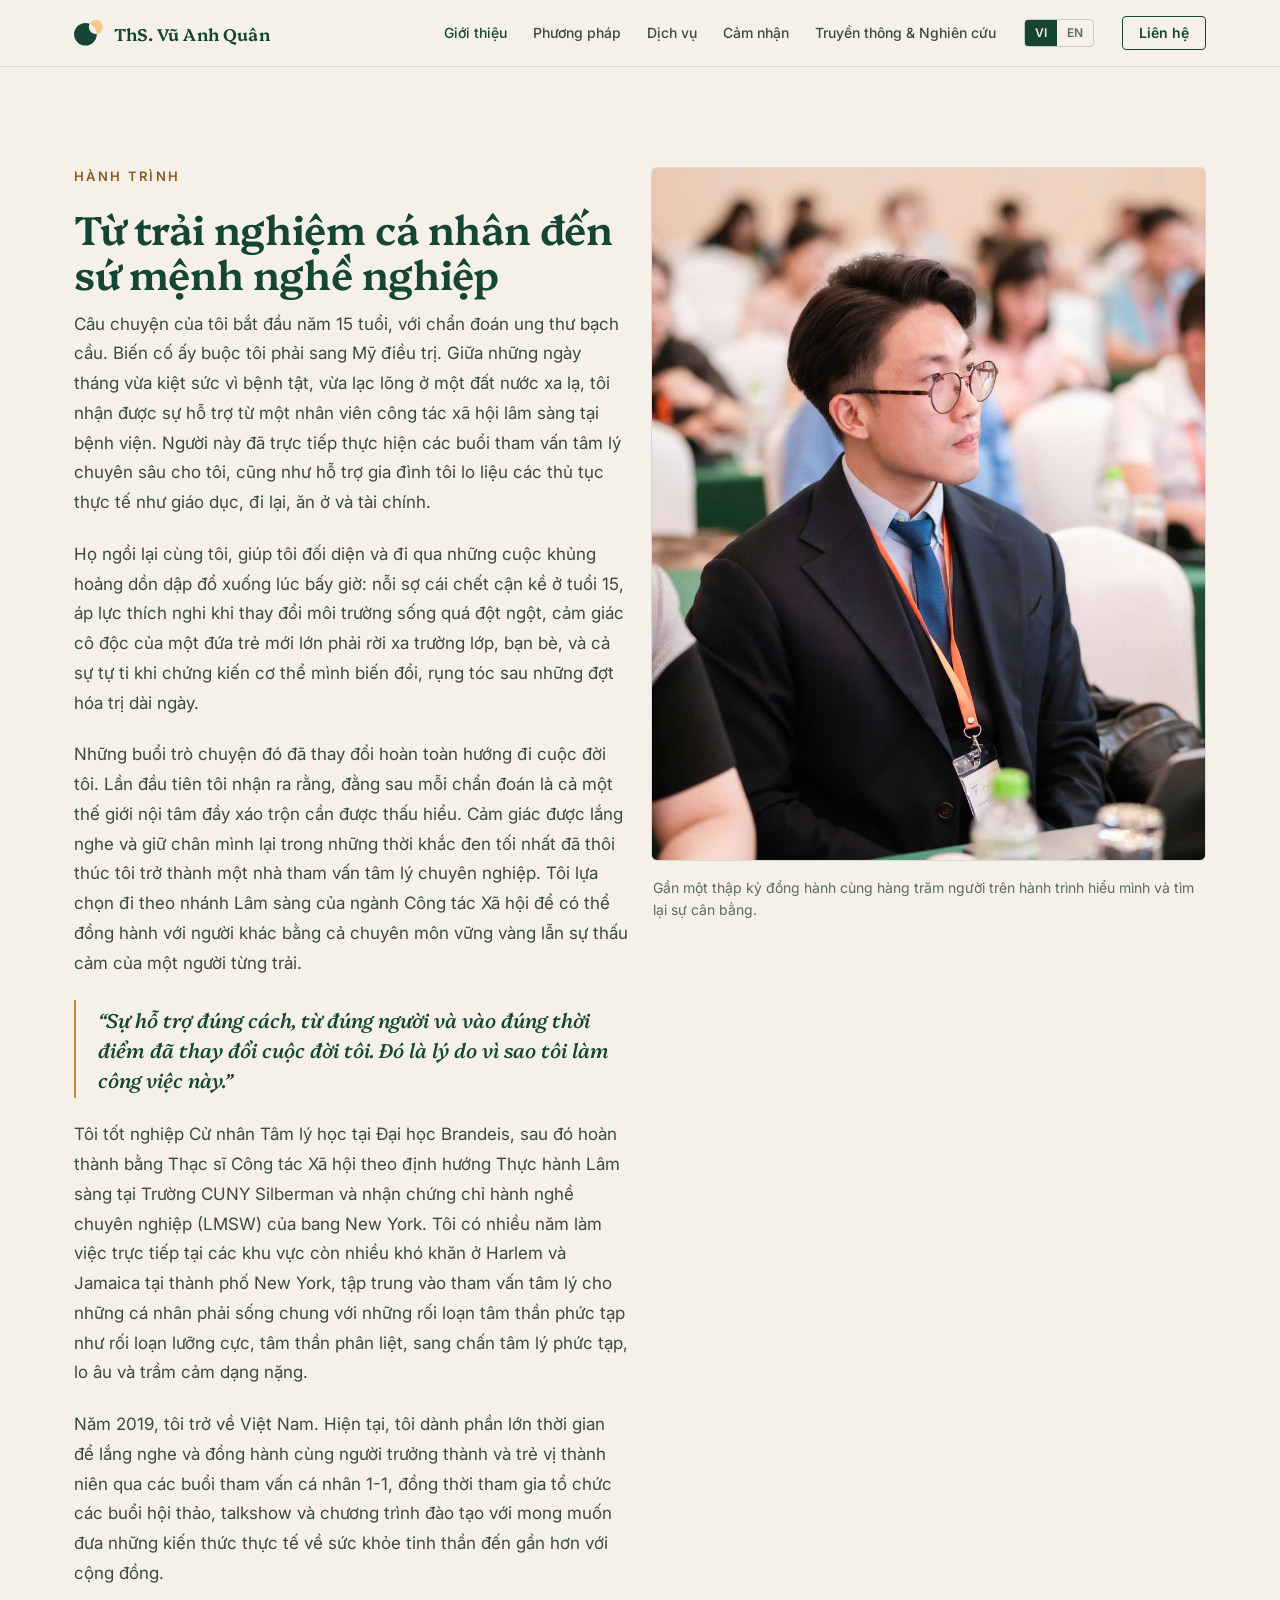
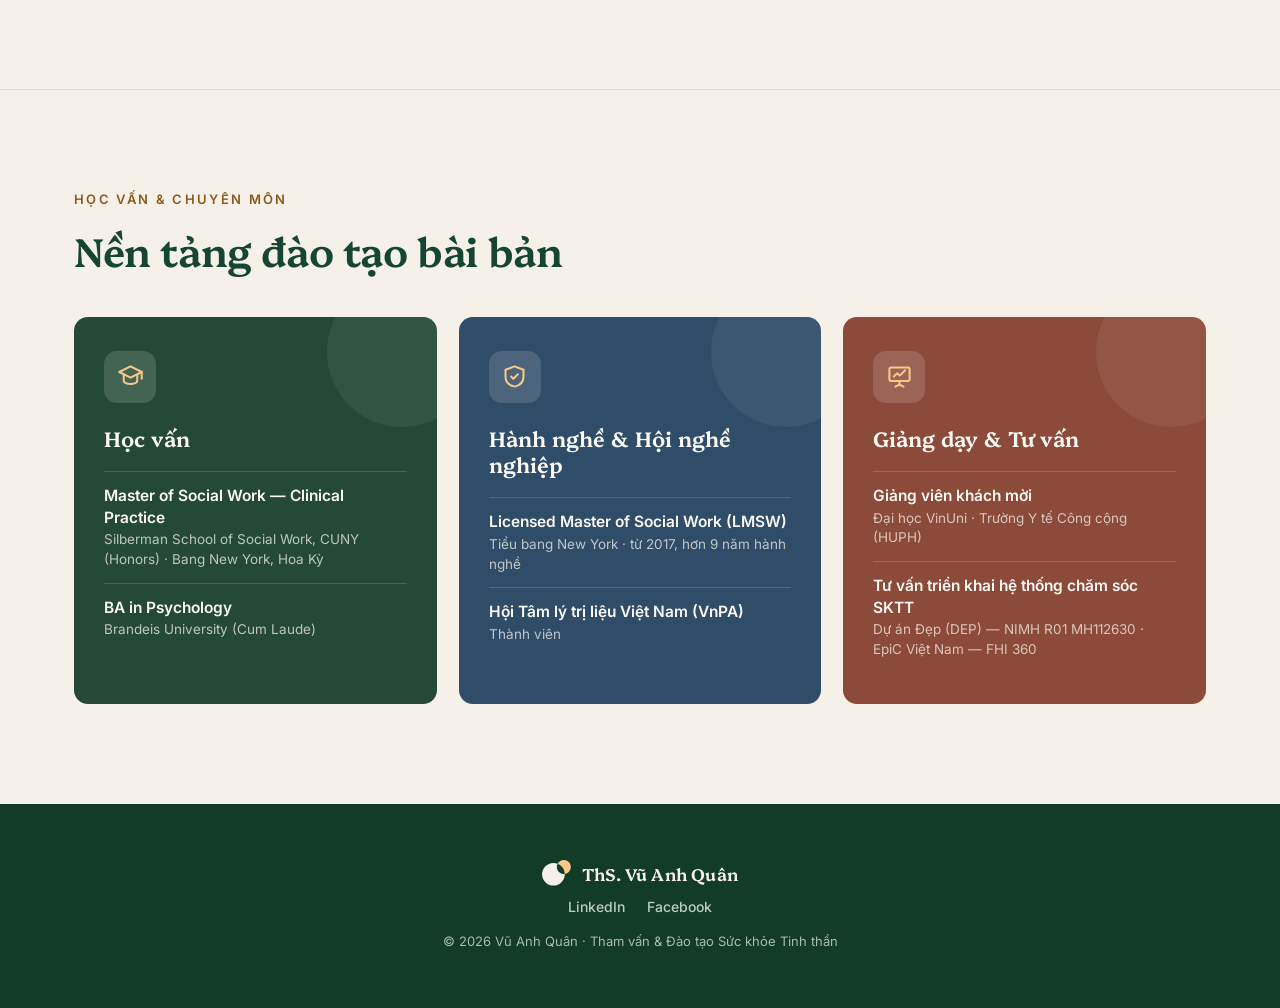
==== about.html @ 0b9e75fc "Reword: giảng viên thỉnh giảng → giảng viên khách mời (guest lecturer) Co-Authored-By: Claude Opus 4" ====
<!DOCTYPE html>
<html lang="vi">
<head>
<meta charset="UTF-8" />
<meta name="viewport" content="width=device-width, initial-scale=1.0" />
<title>Giới thiệu · ThS. Vũ Anh Quân</title>
<meta name="description" content="ThS. Vũ Anh Quân (Quan Anh Vu, MSW) — Nhà tham vấn tâm lý & chuyên gia đào tạo sức khỏe tinh thần. Tham vấn cá nhân, tư vấn triển khai chương trình, đào tạo & giảng dạy." />
<link rel="preconnect" href="https://fonts.googleapis.com" />
<link rel="preconnect" href="https://fonts.gstatic.com" crossorigin />
<link href="https://fonts.googleapis.com/css2?family=Cormorant+Garamond:ital,wght@0,400;0,500;0,600;1,400;1,500&family=Platypi:ital,wght@0,400;0,500;0,600;0,700;1,400;1,500;1,600;1,700&family=Inter:wght@400;500;600;700&display=swap" rel="stylesheet" />
<link rel="stylesheet" href="style.css" />
<script src="app.js" defer></script>
</head>
<body>
<header class="nav">
  <div class="nav-inner">
    <a href="index.html" class="brand" aria-label="ThS. Vũ Anh Quân">
      <svg class="mark" viewBox="0 0 61 55" aria-hidden="true"><path class="m1" d="M48.05,30.11c0,13.27-10.75,24.03-24.02,24.03S0,43.38,0,30.11,10.75,6.09,24.03,6.09c3.17,0,6.2.61,8.97,1.73-5.75,10.8,3.44,23.31,15.03,21.57,0,.24.01.49.01.73Z"/><path class="m2" d="M60.8,14.76c0,7.48-5.55,13.65-12.76,14.63-.29-9.78-6.42-18.1-15.03-21.57,2.48-4.65,7.39-7.82,13.03-7.82,8.16,0,14.77,6.61,14.77,14.76Z"/></svg>
      <span data-vi="ThS. Vũ Anh Quân" data-en="Quan Anh Vu, MSW">ThS. Vũ Anh Quân</span>
    </a>
    <nav class="nav-links" id="navLinks">
      <a href="about.html" class="active" aria-current="page" data-vi="Giới thiệu" data-en="About">Giới thiệu</a>
      <a href="approach.html" data-vi="Phương pháp" data-en="My Approach">Phương pháp</a>
      <a href="services.html" data-vi="Dịch vụ" data-en="Services">Dịch vụ</a>
      <a href="testimonials.html" data-vi="Cảm nhận" data-en="Testimonials">Cảm nhận</a>
      <a href="press.html" data-vi="Truyền thông &amp; Nghiên cứu" data-en="Press &amp; Research">Truyền thông &amp; Nghiên cứu</a>
      <a href="index.html#contact" class="mob-contact" data-vi="Liên hệ" data-en="Contact me">Liên hệ</a>
    </nav>
    <div class="lang" role="group" aria-label="Language">
      <button data-lang="vi" class="active">VI</button>
      <button data-lang="en">EN</button>
    </div>
    <a href="index.html#contact" class="nav-cta" data-vi="Liên hệ" data-en="Contact me">Liên hệ</a>
    <button class="nav-toggle" id="navToggle" aria-label="Menu"><span></span><span></span><span></span></button>
  </div>
</header>

<section class="sec story" id="story">
  <div class="story-grid wrap">
    <div>
      <p class="eyebrow" data-vi="Hành trình" data-en="The journey">Hành trình</p>
      <h2 class="h2" data-vi="Từ trải nghiệm cá nhân đến sứ mệnh nghề nghiệp" data-en="From personal experience to a professional calling">Từ trải nghiệm cá nhân đến sứ mệnh nghề nghiệp</h2>
      <p class="body" data-vi="Câu chuyện của tôi bắt đầu năm 15 tuổi, với chẩn đoán ung thư bạch cầu. Biến cố ấy buộc tôi phải sang Mỹ điều trị. Giữa những ngày tháng vừa kiệt sức vì bệnh tật, vừa lạc lõng ở một đất nước xa lạ, tôi nhận được sự hỗ trợ từ một nhân viên công tác xã hội lâm sàng tại bệnh viện. Người này đã trực tiếp thực hiện các buổi tham vấn tâm lý chuyên sâu cho tôi, cũng như hỗ trợ gia đình tôi lo liệu các thủ tục thực tế như giáo dục, đi lại, ăn ở và tài chính." data-en="My story began with a battle with leukemia at age 15. This major life turning point required me to travel to the United States for medical treatment. Amid the physical exhaustion of illness and the absolute disorientation of being in a foreign land, I received support from a hospital social worker. This worker provided psychological counseling for me, as well as helping my family manage the logistics of education, transportation, housing and finances.">Câu chuyện của tôi bắt đầu năm 15 tuổi, với chẩn đoán ung thư bạch cầu. Biến cố ấy buộc tôi phải sang Mỹ điều trị. Giữa những ngày tháng vừa kiệt sức vì bệnh tật, vừa lạc lõng ở một đất nước xa lạ, tôi nhận được sự hỗ trợ từ một nhân viên công tác xã hội lâm sàng tại bệnh viện. Người này đã trực tiếp thực hiện các buổi tham vấn tâm lý chuyên sâu cho tôi, cũng như hỗ trợ gia đình tôi lo liệu các thủ tục thực tế như giáo dục, đi lại, ăn ở và tài chính.</p>
      <p class="body" data-vi="Họ ngồi lại cùng tôi, giúp tôi đối diện và đi qua những cuộc khủng hoảng dồn dập đổ xuống lúc bấy giờ: nỗi sợ cái chết cận kề ở tuổi 15, áp lực thích nghi khi thay đổi môi trường sống quá đột ngột, cảm giác cô độc của một đứa trẻ mới lớn phải rời xa trường lớp, bạn bè, và cả sự tự ti khi chứng kiến cơ thể mình biến đổi, rụng tóc sau những đợt hóa trị dài ngày." data-en="They sat down with me, helping me face and navigate the compounding crises that overwhelmed me at the time: the fear of death at just 15, the pressure of adapting to a sudden change of environment, the isolation of a teenager forced away from school and friends, and the deep insecurity of watching my body change, losing all my hair after long rounds of chemotherapy.">Họ ngồi lại cùng tôi, giúp tôi đối diện và đi qua những cuộc khủng hoảng dồn dập đổ xuống lúc bấy giờ: nỗi sợ cái chết cận kề ở tuổi 15, áp lực thích nghi khi thay đổi môi trường sống quá đột ngột, cảm giác cô độc của một đứa trẻ mới lớn phải rời xa trường lớp, bạn bè, và cả sự tự ti khi chứng kiến cơ thể mình biến đổi, rụng tóc sau những đợt hóa trị dài ngày.</p>
      <p class="body" data-vi="Những buổi trò chuyện đó đã thay đổi hoàn toàn hướng đi cuộc đời tôi. Lần đầu tiên tôi nhận ra rằng, đằng sau mỗi chẩn đoán là cả một thế giới nội tâm đầy xáo trộn cần được thấu hiểu. Cảm giác được lắng nghe và giữ chân mình lại trong những thời khắc đen tối nhất đã thôi thúc tôi trở thành một nhà tham vấn tâm lý chuyên nghiệp. Tôi lựa chọn đi theo nhánh Lâm sàng của ngành Công tác Xã hội để có thể đồng hành với người khác bằng cả chuyên môn vững vàng lẫn sự thấu cảm của một người từng trải." data-en="Those conversations completely changed the trajectory of my life. For the first time, I realized that behind every medical diagnosis lies a turbulent inner world in need of understanding. Feeling heard and grounded during my darkest hours inspired me to become a professional counselor. I chose the Clinical branch of Social Work so that I could walk alongside others with both rigorous professional expertise and the authentic empathy of someone who has lived through it.">Những buổi trò chuyện đó đã thay đổi hoàn toàn hướng đi cuộc đời tôi. Lần đầu tiên tôi nhận ra rằng, đằng sau mỗi chẩn đoán là cả một thế giới nội tâm đầy xáo trộn cần được thấu hiểu. Cảm giác được lắng nghe và giữ chân mình lại trong những thời khắc đen tối nhất đã thôi thúc tôi trở thành một nhà tham vấn tâm lý chuyên nghiệp. Tôi lựa chọn đi theo nhánh Lâm sàng của ngành Công tác Xã hội để có thể đồng hành với người khác bằng cả chuyên môn vững vàng lẫn sự thấu cảm của một người từng trải.</p>
      <blockquote class="pull" data-vi="“Sự hỗ trợ đúng cách, từ đúng người và vào đúng thời điểm đã thay đổi cuộc đời tôi. Đó là lý do vì sao tôi làm công việc này.”" data-en="“The right support, from the right person, at the right time changed my life. That's why I do this work.”">“Sự hỗ trợ đúng cách, từ đúng người và vào đúng thời điểm đã thay đổi cuộc đời tôi. Đó là lý do vì sao tôi làm công việc này.”</blockquote>
      <p class="body" data-vi="Tôi tốt nghiệp Cử nhân Tâm lý học tại Đại học Brandeis, sau đó hoàn thành bằng Thạc sĩ Công tác Xã hội theo định hướng Thực hành Lâm sàng tại Trường CUNY Silberman và nhận chứng chỉ hành nghề chuyên nghiệp (LMSW) của bang New York. Tôi có nhiều năm làm việc trực tiếp tại các khu vực còn nhiều khó khăn ở Harlem và Jamaica tại thành phố New York, tập trung vào tham vấn tâm lý cho những cá nhân phải sống chung với những rối loạn tâm thần phức tạp như rối loạn lưỡng cực, tâm thần phân liệt, sang chấn tâm lý phức tạp, lo âu và trầm cảm dạng nặng." data-en="I earned my BA in Psychology from Brandeis University, followed by a Master of Social Work with a clinical focus from the CUNY Silberman School of Social Work, and became a Licensed Master Social Worker (LMSW) in New York State. I spent years working directly in high-needs communities across Harlem and Jamaica, specializing in psychological counseling for individuals living with severe mental illnesses like bipolar disorder, schizophrenia, complex trauma, severe anxiety and depression.">Tôi tốt nghiệp Cử nhân Tâm lý học tại Đại học Brandeis, sau đó hoàn thành bằng Thạc sĩ Công tác Xã hội theo định hướng Thực hành Lâm sàng tại Trường CUNY Silberman và nhận chứng chỉ hành nghề chuyên nghiệp (LMSW) của bang New York. Tôi có nhiều năm làm việc trực tiếp tại các khu vực còn nhiều khó khăn ở Harlem và Jamaica tại thành phố New York, tập trung vào tham vấn tâm lý cho những cá nhân phải sống chung với những rối loạn tâm thần phức tạp như rối loạn lưỡng cực, tâm thần phân liệt, sang chấn tâm lý phức tạp, lo âu và trầm cảm dạng nặng.</p>
      <p class="body" style="margin-bottom:0" data-vi="Năm 2019, tôi trở về Việt Nam. Hiện tại, tôi dành phần lớn thời gian để lắng nghe và đồng hành cùng người trưởng thành và trẻ vị thành niên qua các buổi tham vấn cá nhân 1-1, đồng thời tham gia tổ chức các buổi hội thảo, talkshow và chương trình đào tạo với mong muốn đưa những kiến thức thực tế về sức khỏe tinh thần đến gần hơn với cộng đồng." data-en="In 2019, I returned home to Vietnam. Today, I devote most of my time to listening to and walking alongside adults and adolescents through private 1-on-1 counseling, while also organizing workshops, talks, and training programs to bring practical mental health knowledge closer to the community.">Năm 2019, tôi trở về Việt Nam. Hiện tại, tôi dành phần lớn thời gian để lắng nghe và đồng hành cùng người trưởng thành và trẻ vị thành niên qua các buổi tham vấn cá nhân 1-1, đồng thời tham gia tổ chức các buổi hội thảo, talkshow và chương trình đào tạo với mong muốn đưa những kiến thức thực tế về sức khỏe tinh thần đến gần hơn với cộng đồng.</p>
    </div>
    <div>
      <div class="portrait"><img src="[data-uri]" alt="ThS. Vũ Anh Quân" loading="lazy" /></div>
      <p class="pcap" data-vi="Gần một thập kỷ đồng hành cùng hàng trăm người trên hành trình hiểu mình và tìm lại sự cân bằng." data-en="Nearly a decade alongside hundreds of people on the path to understanding themselves and finding balance again.">Gần một thập kỷ đồng hành cùng hàng trăm người trên hành trình hiểu mình và tìm lại sự cân bằng.</p>
    </div>
  </div>
</section>

<section class="sec" style="border-top:1px solid var(--line-soft)">
  <div class="wrap">
    <p class="eyebrow" data-vi="Học vấn & Chuyên môn" data-en="Education & Credentials">Học vấn & Chuyên môn</p>
    <h2 class="h2" style="margin-bottom:44px" data-vi="Nền tảng đào tạo bài bản" data-en="A rigorous foundation">Nền tảng đào tạo bài bản</h2>
    <div class="credblk">
      <div class="cb" style="background:#244A37">
        <div class="ic"><svg viewBox="0 0 24 24"><path d="M12 3 2 8l10 5 10-5-10-5Z"/><path d="M6 10.5V16c0 1.4 2.7 2.6 6 2.6s6-1.2 6-2.6v-5.5"/><path d="M22 8v6"/></svg></div>
        <h3 data-vi="Học vấn" data-en="Education">Học vấn</h3>
        <div class="row"><span class="ck">Master of Social Work — Clinical Practice</span><span class="cv" data-vi="Silberman School of Social Work, CUNY (Honors) · Bang New York, Hoa Kỳ" data-en="Silberman School of Social Work, CUNY (Honors) · New York, USA">Silberman School of Social Work, CUNY (Honors) · Bang New York, Hoa Kỳ</span></div>
        <div class="row"><span class="ck">BA in Psychology</span><span class="cv">Brandeis University (Cum Laude)</span></div>
      </div>
      <div class="cb" style="background:#2F4C68">
        <div class="ic"><svg viewBox="0 0 24 24"><path d="M12 3 4 6v6c0 5 3.5 8 8 9 4.5-1 8-4 8-9V6l-8-3Z"/><path d="m9 12 2 2 4-4"/></svg></div>
        <h3 data-vi="Hành nghề & Hội nghề nghiệp" data-en="License & Membership">Hành nghề & Hội nghề nghiệp</h3>
        <div class="row"><span class="ck">Licensed Master of Social Work (LMSW)</span><span class="cv" data-vi="Tiểu bang New York · từ 2017, hơn 9 năm hành nghề" data-en="State of New York · since 2017, 9+ years">Tiểu bang New York · từ 2017, hơn 9 năm hành nghề</span></div>
        <div class="row"><span class="ck" data-vi="Hội Tâm lý trị liệu Việt Nam (VnPA)" data-en="Vietnam Psychotherapy Association (VnPA)">Hội Tâm lý trị liệu Việt Nam (VnPA)</span><span class="cv" data-vi="Thành viên" data-en="Member">Thành viên</span></div>
      </div>
      <div class="cb" style="background:#8B4A3A">
        <div class="ic"><svg viewBox="0 0 24 24"><rect x="3" y="4" width="18" height="12" rx="1.5"/><path d="M7 12l3-3 2.2 2.2L17 6.5"/><path d="M12 16v3.5M8.5 21l3.5-2 3.5 2"/></svg></div>
        <h3 data-vi="Giảng dạy & Tư vấn" data-en="Teaching & Consulting">Giảng dạy & Tư vấn</h3>
        <div class="row"><span class="ck" data-vi="Giảng viên khách mời" data-en="Guest Lecturer">Giảng viên khách mời</span><span class="cv" data-vi="Đại học VinUni · Trường Y tế Công cộng (HUPH)" data-en="VinUni · Hanoi University of Public Health (HUPH)">Đại học VinUni · Trường Y tế Công cộng (HUPH)</span></div>
        <div class="row"><span class="ck" data-vi="Tư vấn triển khai hệ thống chăm sóc SKTT" data-en="Mental-health systems implementation consulting">Tư vấn triển khai hệ thống chăm sóc SKTT</span><span class="cv" data-vi="Dự án Đẹp (DEP) — NIMH R01 MH112630 · EpiC Việt Nam — FHI 360" data-en="DEP Project — NIMH R01 MH112630 · EpiC Vietnam — FHI 360">Dự án Đẹp (DEP) — NIMH R01 MH112630 · EpiC Việt Nam — FHI 360</span></div>
      </div>
    </div>
  </div>
</section>

<footer class="ft">
  <div class="brand" style="display:flex;align-items:center;gap:11px">
    <svg class="mark" viewBox="0 0 61 55" aria-hidden="true"><path class="m1" d="M48.05,30.11c0,13.27-10.75,24.03-24.02,24.03S0,43.38,0,30.11,10.75,6.09,24.03,6.09c3.17,0,6.2.61,8.97,1.73-5.75,10.8,3.44,23.31,15.03,21.57,0,.24.01.49.01.73Z"/><path class="m2" d="M60.8,14.76c0,7.48-5.55,13.65-12.76,14.63-.29-9.78-6.42-18.1-15.03-21.57,2.48-4.65,7.39-7.82,13.03-7.82,8.16,0,14.77,6.61,14.77,14.76Z"/></svg>
    <span data-vi="ThS. Vũ Anh Quân" data-en="Quan Anh Vu, MSW">ThS. Vũ Anh Quân</span>
  </div>
  <div class="fsoc">
    <a href="https://www.linkedin.com/in/quandennisvu/" target="_blank" rel="noopener noreferrer">LinkedIn</a>
    <a href="https://www.facebook.com/quantamly92/" target="_blank" rel="noopener noreferrer">Facebook</a>
  </div>
  <p class="cp" data-vi="© 2026 Vũ Anh Quân · Tham vấn & Đào tạo Sức khỏe Tinh thần" data-en="© 2026 Quan Anh Vu · Mental Health Counseling & Training">© 2026 Vũ Anh Quân · Tham vấn & Đào tạo Sức khỏe Tinh thần</p>
</footer>
</body>
</html>
---- style.css ----
:root{
    --paper:#F5F1E8; --paper-alt:#EDE7DA; --card:#FBF9F3;
    --green-deep:#123B28; --green:#164633; --green-mid:#2E6A4C;
    --ink:#1E2A24; --ink-soft:#233029; --body:#3C4A42; --muted:#5C6B62;
    --gold:#C58A3A; --eyebrow:#8A5A1F; --gold-hero:#D9A24E; --gold-accent:#F0B860;
    --peach:#F6C98A;
    --line:rgba(16,66,46,.16); --line-soft:rgba(16,66,46,.12);
    --on-deep:#EAF1EB;
    --r:6px; --maxw:1180px;
  }
  *{box-sizing:border-box;margin:0;padding:0}
  html{scroll-behavior:smooth}
  body{font-family:Inter,-apple-system,BlinkMacSystemFont,'Segoe UI',sans-serif;background:var(--paper);color:var(--ink);
    line-height:1.6;-webkit-font-smoothing:antialiased}
  ::selection{background:var(--green);color:var(--paper)}
  a{color:inherit;text-decoration:none}
  img{display:block;max-width:100%}
  h1,h2,h3,h4,.serif{font-family:Platypi,Georgia,serif}
  .wrap{max-width:var(--maxw);margin:0 auto;padding:0 24px}
  .sec{padding:100px 0}
  .eyebrow{font:600 13px/1.5 Inter,sans-serif;letter-spacing:.18em;text-transform:uppercase;color:var(--eyebrow);margin:0 0 18px}
  .eyebrow.gold{color:var(--gold-hero)}
  .h2{font:600 40px/1.14 Platypi,Georgia,serif;color:var(--green);letter-spacing:-.01em;margin:0 0 14px}
  .h2.light{color:var(--paper)}
  .lead{font:400 17px/1.7 Inter,sans-serif;color:var(--muted);max-width:640px}
  .lead.on-deep{color:rgba(234,241,235,.72)}
  .bg-alt{background:var(--paper-alt);border-top:1px solid var(--line-soft);border-bottom:1px solid var(--line-soft)}
  .bg-deep{background:var(--green-deep);color:var(--on-deep)}
  .bg-green{background:var(--green);color:var(--paper)}

  /* NAV */
  header.nav{position:sticky;top:0;z-index:50;background:rgba(245,241,232,.86);backdrop-filter:blur(10px);
    border-bottom:1px solid rgba(16,66,46,.14)}
  .nav-inner{max-width:var(--maxw);margin:0 auto;padding:16px 24px;display:flex;align-items:center;gap:28px}
  .brand{display:flex;align-items:center;gap:11px;margin-right:auto}
  .brand .mark{width:29px;height:26px;flex:0 0 auto}
  .brand .mark .m1{fill:var(--green)}
  .brand .mark .m2{fill:var(--peach)}
  footer.ft .brand .mark .m1{fill:var(--paper)}
  .brand span{font:600 17px/1 Platypi,Georgia,serif;color:var(--green);letter-spacing:.01em}
  .nav-links{display:flex;gap:26px;align-items:center}
  .nav-links a{font:500 14px/1 Inter,sans-serif;color:var(--body);padding:9px 12px;margin:-9px -12px;border-radius:6px;transition:color .18s,background .18s}
  .nav-links a:hover{color:var(--green);background:rgba(22,70,51,.08)}
  .nav-links .mob-contact{display:none}
  .lang{display:flex;flex:0 0 auto;border:1px solid rgba(16,66,46,.2);border-radius:4px;overflow:hidden;font:600 12px/1 Inter,sans-serif}
  .lang button{border:0;background:transparent;cursor:pointer;padding:7px 10px;color:var(--muted);font:inherit}
  .lang button.active{background:var(--green);color:var(--paper)}
  .nav-cta{font:600 14px/1 Inter,sans-serif;color:var(--green);border:1px solid var(--green);padding:9px 16px;border-radius:4px;transition:background .18s,color .18s}
  .nav-cta:hover{background:var(--green);color:var(--paper)}
  .nav-toggle{display:none;background:none;border:0;cursor:pointer;padding:6px}
  .nav-toggle span{display:block;width:24px;height:2px;background:var(--green);margin:5px 0;border-radius:2px}

  /* HERO */
  .hero{position:relative;overflow:hidden;background:var(--green-deep);color:var(--on-deep)}
  .hero .orb1{position:absolute;right:-160px;bottom:-220px;width:620px;height:620px;border-radius:50%;
    background:radial-gradient(circle at 40% 40%,rgba(246,201,138,.55),rgba(246,201,138,0) 68%);pointer-events:none}
  .hero .orb2{position:absolute;left:-140px;top:-160px;width:420px;height:420px;border-radius:50%;
    background:radial-gradient(circle at 50% 50%,rgba(120,180,150,.22),rgba(120,180,150,0) 70%);pointer-events:none}
  .hero .inner{position:relative;max-width:var(--maxw);margin:0 auto;padding:104px 24px 92px}
  .hero .eyebrow{color:var(--gold-hero);margin-bottom:22px;max-width:640px}
  .hero-quote{position:relative;font-family:'Cormorant Garamond',Georgia,serif;font-weight:500;
    font-size:clamp(1.55rem,2.9vw,2.1rem);line-height:1.34;color:#E6D6A0;max-width:660px;margin:2px 0 30px;padding-top:52px}
  .hero-quote::before{content:"\201C";position:absolute;top:8px;left:-2px;font-family:'Cormorant Garamond',Georgia,serif;
    font-weight:600;font-size:74px;line-height:1;color:rgba(176,201,184,.32)}
  .hero h1{font:600 62px/1.08 Platypi,Georgia,serif;letter-spacing:-.015em;margin:0 0 26px;max-width:900px;color:var(--paper)}
  .hero h1 .accent{color:var(--gold-accent)}
  .hero .tag{font:400 18px/1.7 Inter,sans-serif;color:rgba(234,241,235,.82);margin:0 0 36px;max-width:620px}
  .cta-row{display:flex;gap:14px;flex-wrap:wrap}
  .btn{font:600 15px/1 Inter,sans-serif;padding:15px 28px;border-radius:999px;display:inline-block;transition:opacity .18s}
  .btn:hover{opacity:.9}
  .btn-primary{background:var(--gold-accent);color:var(--green-deep)}
  .btn-ghost{color:var(--paper);border:1px solid rgba(245,241,232,.4)}
  .hero-cred{font:400 14px/1.6 Inter,sans-serif;color:rgba(234,241,235,.6);margin:34px 0 0;max-width:680px}

  /* STAT BAND */
  .stat-grid{max-width:var(--maxw);margin:0 auto;padding:52px 24px;display:grid;grid-template-columns:repeat(4,1fr)}
  .stat{padding:6px 28px;border-right:1px solid rgba(245,241,232,.16)}
  .stat:last-child{border-right:0}
  .stat .num{font:600 52px/1 Platypi,Georgia,serif;color:var(--gold-accent)}
  .stat .num sup{font-size:30px;vertical-align:baseline;line-height:1}
  .stat .lbl{font:400 14px/1.5 Inter,sans-serif;color:rgba(245,241,232,.78);margin-top:12px}

  /* STORY */
  .story-grid{max-width:var(--maxw);margin:0 auto;display:grid;grid-template-columns:1.05fr .95fr;gap:64px;align-items:start}
  .story p.body{font:400 17px/1.75 Inter,sans-serif;color:var(--body);margin:0 0 22px}
  .story .pull{margin:0 0 22px;padding:4px 0 4px 22px;border-left:2px solid var(--gold);
    font:italic 500 20px/1.5 Platypi,Georgia,serif;color:var(--green)}
  .story .portrait{aspect-ratio:4/5;border:1px solid var(--line);border-radius:var(--r);overflow:hidden;background:var(--card)}
  .story .portrait img{width:100%;height:100%;object-fit:cover}
  .story .pcap{font:400 14px/1.6 Inter,sans-serif;color:var(--muted);margin:16px 2px 0}

  /* APPROACH */
  .appr-grid{max-width:var(--maxw);margin:0 auto;display:grid;grid-template-columns:1fr 1fr;gap:64px;align-items:center}
  .appr-head{max-width:none}
  .appr-head .lead{max-width:none}
  .appr-head .h2{max-width:860px}
  .diagram-center{display:flex;justify-content:center;margin:48px 0 4px}
  .diagram-wrap{display:flex;justify-content:center}
  .diagram{position:relative;width:460px;height:460px;border-radius:50%;background:#E7F0EA;border:1px solid rgba(16,66,46,.10)}
  .diagram .rl{position:absolute;left:50%;transform:translateX(-50%);white-space:nowrap;font:700 15px/1 Inter,sans-serif;color:#1E4635}
  .ring{position:absolute;left:50%;top:50%;transform:translate(-50%,-50%);border-radius:50%;border:3px solid #fff}
  .r5>.rl{top:28px}
  .r4{width:376px;height:376px;background:#D3E4DA}
  .r4>.rl{top:24px}
  .r3{width:292px;height:292px;background:#B7D5C4}
  .r3>.rl{top:22px;color:#17402F}
  .r2{width:208px;height:208px;background:#8FBFA6}
  .r2>.rl{top:16px;color:#123B28}
  .r1{width:140px;height:140px;background:#1E4E3A;border:4px solid #fff;display:flex;flex-direction:column;align-items:center;justify-content:center;gap:3px}
  .r1 .person{width:38px;height:38px;flex:0 0 auto}
  .r1 .rl-c{color:#fff;font:700 15px/1 Inter,sans-serif}
  .mod-intro{font:400 15px/1.6 Inter,sans-serif;color:var(--body);margin:24px 0 0}
  .modality{display:flex;flex-wrap:wrap;gap:8px;margin-top:14px}
  /* Approach: philosophy pillars + modalities (click-to-expand) */
  .appr-sub{font:italic 500 21px/1.32 Platypi,Georgia,serif;color:var(--gold);margin:54px 0 20px;max-width:820px}
  .acc-grid{display:grid;gap:14px}
  .acc-2col{grid-template-columns:1fr 1fr}
  .acc-4col{grid-template-columns:repeat(4,1fr);align-items:start;margin-top:16px}
  .acc-item{background:var(--card);border:1px solid var(--line);border-radius:var(--r)}
  .acc-item.open{border-color:rgba(197,138,58,.5)}
  .acc-head{width:100%;display:flex;align-items:center;gap:14px;text-align:left;background:none;border:0;cursor:pointer;padding:20px 22px;font:inherit}
  .acc-no{flex:0 0 auto;font:600 13px/1 Platypi,Georgia,serif;color:var(--gold)}
  .acc-t{flex:1;font:600 16px/1.36 Platypi,Georgia,serif;color:var(--green)}
  .acc-ic{flex:0 0 auto;width:16px;height:16px;position:relative}
  .acc-ic::before,.acc-ic::after{content:"";position:absolute;background:var(--gold);border-radius:2px}
  .acc-ic::before{top:7px;left:1px;width:14px;height:2px}
  .acc-ic::after{top:1px;left:7px;width:2px;height:14px;transition:transform .28s ease}
  .acc-item.open .acc-ic::after{transform:scaleY(0)}
  .acc-body{max-height:0;overflow:hidden;transition:max-height .32s ease}
  .acc-item.open .acc-body{max-height:520px}
  .acc-body p{padding:0 22px 20px;font:400 14.5px/1.66 Inter,sans-serif;color:var(--body);margin:0}
  @media(max-width:860px){.acc-4col{grid-template-columns:1fr 1fr}}
  @media(max-width:680px){.acc-2col,.acc-4col{grid-template-columns:1fr}.appr-sub{font-size:18px;margin-top:40px}}
  .modality span{font:500 13px/1 Inter,sans-serif;color:var(--green);border:1px solid rgba(16,66,46,.2);padding:8px 14px;border-radius:3px}

  /* SERVICES */
  .cols3{display:grid;grid-template-columns:repeat(3,1fr);gap:24px}
  .card{border:1px solid var(--line);border-radius:var(--r);padding:32px;background:var(--card)}
  .card .no{font:600 14px/1 Platypi,Georgia,serif;color:var(--gold);margin-bottom:22px}
  .card h3{font:600 22px/1.3 Platypi,Georgia,serif;color:var(--green);margin:0 0 14px}
  .card p{font:400 15px/1.65 Inter,sans-serif;color:var(--body);margin:0 0 20px}
  .card ul{list-style:none;padding:18px 0 0;border-top:1px solid var(--line-soft)}
  .card ul li{font:400 14px/1.5 Inter,sans-serif;color:var(--muted);padding:5px 0}

  /* PILLARS */
  .pillars{display:grid;grid-template-columns:repeat(5,1fr);gap:16px}
  .pillar{background:var(--card);border-radius:var(--r);overflow:hidden;display:flex;flex-direction:column}
  .pillar .band{padding:20px 18px 18px;color:#fff}
  .pillar .band .no{font:700 13px/1 Inter,sans-serif;color:rgba(255,255,255,.62);margin-bottom:12px}
  .pillar .band h3{font:600 19px/1.25 Platypi,Georgia,serif;color:#fff;margin:0;min-height:2.5em}
  .pillar ul{list-style:none;padding:18px;flex:1}
  .pillar ul li{font:400 14px/1.5 Inter,sans-serif;color:var(--body);padding:5px 0;border-bottom:1px solid rgba(16,66,46,.09)}
  .pillar ul li:last-child{border-bottom:0}

  /* PROGRAMS */
  .prog-sub{font:italic 500 20px/1.3 Platypi,Georgia,serif;color:var(--gold);margin:0 0 20px}
  .prog-cards{display:grid;grid-template-columns:repeat(3,1fr);gap:20px;margin-bottom:56px}
  .prog-card{border:1px solid var(--line);border-radius:var(--r);padding:26px;background:var(--card)}
  .prog-card .tag{font:600 11px/1 Inter,sans-serif;letter-spacing:.1em;text-transform:uppercase;color:var(--eyebrow)}
  .prog-card h4{font:600 19px/1.32 Platypi,Georgia,serif;color:var(--green);margin:14px 0 12px}
  .prog-card p{font:400 14px/1.6 Inter,sans-serif;color:var(--muted);margin:0}
  .event-list{border-top:1px solid var(--line)}
  .event{display:flex;gap:28px;align-items:baseline;padding:20px 4px;border-bottom:1px solid var(--line-soft);flex-wrap:wrap}
  .event .yr{font:600 15px/1 Platypi,Georgia,serif;color:var(--gold);min-width:52px}
  .event .ti{font:500 18px/1.4 Platypi,Georgia,serif;color:var(--green)}
  .event .org{font:400 13px/1.4 Inter,sans-serif;color:var(--muted);margin-left:auto;white-space:nowrap;letter-spacing:.02em}
  @media(max-width:680px){.event .org{margin-left:80px;white-space:normal}}

  /* GALLERY */
  .gal-grid{display:grid;grid-template-columns:repeat(3,1fr);gap:16px}
  .gal figure{margin:0}
  .gal .ph{aspect-ratio:3/2;border:1px solid var(--line);border-radius:5px;overflow:hidden;background:var(--card)}
  .gal .ph img{width:100%;height:100%;object-fit:cover}
  .gal figcaption{font:500 14px/1.45 Inter,sans-serif;color:#2E3A33;margin:12px 2px 2px}
  .gal .org{font:400 13px/1.4 Inter,sans-serif;color:var(--muted);margin:0 2px}

  /* TESTIMONIALS */
  .tgrid{display:grid;grid-template-columns:1fr 1fr;gap:20px}
  .tcard{position:relative;margin:0;border:1px solid var(--line);border-radius:var(--r);padding:28px 30px 30px;background:var(--card)}
  .tcard::before{content:"\201C";position:absolute;top:12px;left:28px;font:italic 700 54px/1 Platypi,Georgia,serif;color:rgba(22,70,51,.16)}
  .tcard p{position:relative;font:italic 400 19px/1.55 Platypi,Georgia,serif;color:var(--ink-soft);margin:28px 0 18px}
  .tcard footer{font:600 13px/1.4 Inter,sans-serif;color:var(--eyebrow);letter-spacing:.02em}
  .t-note{font:400 13.5px/1.5 Inter,sans-serif;color:var(--muted);margin:0 0 26px;max-width:640px}
  .story-grid{display:grid;grid-template-columns:1fr 1fr;gap:22px}
  .story-card{position:relative;background:var(--card);border:1px solid var(--line);border-radius:var(--r);padding:30px 30px 28px;display:flex;flex-direction:column}
  .story-card .who{font:600 16px/1.3 Platypi,Georgia,serif;color:var(--green)}
  .story-card .ctx{display:block;font:400 13px/1.45 Inter,sans-serif;color:var(--muted);margin-top:4px}
  .story-card .reflection{position:relative;font:italic 400 18px/1.6 Platypi,Georgia,serif;color:var(--ink-soft);margin:18px 0 0;padding-top:28px}
  .story-card .reflection::before{content:"\201C";position:absolute;top:0;left:-2px;font:italic 700 50px/1 Platypi,Georgia,serif;color:rgba(22,70,51,.16)}
  .story-card.wide{grid-column:1/-1}
  .story-card.wide .reflection{max-width:82ch;font-size:19px}
  .advice-grid{display:grid;grid-template-columns:1fr 1fr;gap:22px}
  .advice-card{position:relative;background:var(--card);border:1px solid var(--line);border-radius:var(--r);padding:28px 30px 30px;display:flex;flex-direction:column}
  .advice-card::before{content:"\201C";position:absolute;top:12px;left:28px;font:italic 700 54px/1 Platypi,Georgia,serif;color:rgba(22,70,51,.16)}
  .advice-card p{position:relative;font:italic 400 19px/1.55 Platypi,Georgia,serif;color:var(--ink-soft);margin:28px 0 18px}
  .advice-card footer{margin-top:auto;font:600 13px/1.4 Inter,sans-serif;color:var(--eyebrow);letter-spacing:.02em}

  /* MEDIA */
  .media-grid{display:grid;grid-template-columns:1fr 1fr;gap:20px;margin-bottom:44px}
  .yt-card{border:1px solid rgba(245,241,232,.18);border-radius:var(--r);overflow:hidden}
  .yt-facade{position:relative;display:block;width:100%;aspect-ratio:16/9;border:0;padding:0;margin:0;cursor:pointer;background:#0d2c1e;overflow:hidden}
  .yt-facade img{width:100%;height:100%;object-fit:cover}
  .yt-play{position:absolute;inset:0;display:flex;align-items:center;justify-content:center}
  .yt-play span{width:56px;height:56px;border-radius:50%;border:1.5px solid rgba(245,241,232,.85);display:flex;align-items:center;justify-content:center;color:#F5F1E8;font-size:20px;background:rgba(18,59,40,.35)}
  .yt-card iframe{display:block;width:100%;aspect-ratio:16/9;border:0}
  .yt-meta{padding:20px}
  .yt-meta .ti{font:600 16px/1.4 Platypi,Georgia,serif;color:var(--paper)}
  .yt-meta .src{font:400 13px/1.4 Inter,sans-serif;color:rgba(234,241,235,.6);margin-top:6px}
  .yt-meta .watch{display:inline-block;margin-top:8px;font:600 13px/1 Inter,sans-serif;color:var(--gold-hero)}
  .vov-list{border-top:1px solid rgba(245,241,232,.16)}
  .vov{display:flex;gap:20px;align-items:baseline;padding:16px 2px;border-bottom:1px solid rgba(245,241,232,.12);transition:background .15s}
  .vov:hover{background:rgba(245,241,232,.04)}
  .vov .out{font:600 12px/1 Inter,sans-serif;letter-spacing:.08em;color:var(--gold-hero);min-width:130px}
  .vov .ti{font:500 16px/1.45 Inter,sans-serif;color:var(--on-deep)}
  .vov .dt{font:400 13px/1 Inter,sans-serif;color:rgba(234,241,235,.55);margin-left:auto;white-space:nowrap}
  .media-more{margin-top:28px}
  .media-more a{font:600 14px/1 Inter,sans-serif;color:var(--gold-hero);border:1px solid rgba(245,241,232,.28);padding:11px 20px;border-radius:4px;display:inline-block}

  /* CREDENTIALS + PUBLICATIONS */
  .cred{border-top:2px solid var(--green);padding-top:22px}
  .cred h3{font:600 18px/1.3 Platypi,Georgia,serif;color:var(--green);margin:0 0 16px}
  .cred .k{font:600 15px/1.5 Inter,sans-serif;color:var(--ink-soft);margin:0 0 4px}
  .cred .v{font:400 14px/1.55 Inter,sans-serif;color:var(--muted);margin:0 0 16px}
  .cred .v:last-child{margin-bottom:0}
  /* matte credential blocks */
  .credblk{display:grid;grid-template-columns:repeat(3,1fr);gap:22px}
  .cb{border-radius:14px;padding:34px 30px 32px;position:relative;overflow:hidden;min-height:268px;display:flex;flex-direction:column}
  .cb::after{content:"";position:absolute;right:-40px;top:-40px;width:150px;height:150px;border-radius:50%;background:rgba(255,255,255,.06)}
  .cb .ic{width:52px;height:52px;border-radius:13px;background:rgba(255,255,255,.14);display:flex;align-items:center;justify-content:center;margin-bottom:22px}
  .cb .ic svg{width:27px;height:27px;stroke:var(--peach);fill:none;stroke-width:1.8;stroke-linecap:round;stroke-linejoin:round}
  .cb h3{font:600 21px/1.25 Platypi,Georgia,serif;color:#FBF9F4;margin:0 0 20px}
  .cb .row{padding:13px 0;border-top:1px solid rgba(245,241,232,.16)}
  .cb .row:first-of-type{border-top:0;padding-top:0}
  .cb .ck{font:600 15.5px/1.4 Inter,sans-serif;color:#FBF9F4;display:block;margin:0}
  .cb .cv{font:400 13.5px/1.45 Inter,sans-serif;color:rgba(245,241,232,.74);display:block;margin:2px 0 0}
  .pub-sub{font:600 15px/1.3 Platypi,Georgia,serif;color:var(--green);border-top:2px solid var(--green);padding-top:18px;margin:0 0 14px}
  .pub-list{list-style:none;max-width:960px}
  .pub-list li{font:400 14.5px/1.6 Inter,sans-serif;color:var(--body);padding:9px 0;border-bottom:1px solid var(--line-soft)}
  .pub-list li:last-child{border-bottom:0}
  .pub-list b{color:var(--green)}
  .pub-list i{color:var(--muted)}
  .pub-list a{color:var(--green);font-weight:600;border-bottom:1px solid rgba(22,70,51,.35)}

  /* CONTACT */
  .contact-inner{max-width:1000px;margin:0 auto;text-align:center}
  .contact h2{font:600 44px/1.12 Platypi,Georgia,serif;color:var(--green);letter-spacing:-.015em;margin:0 0 16px}
  .contact .lead{margin:0 auto 48px}
  .ccards{display:grid;grid-template-columns:1fr 1fr;gap:20px;text-align:left;align-items:start}
  .ccard{border:1px solid var(--line);border-radius:var(--r);padding:32px;background:var(--card);display:flex;flex-direction:column}
  .ccard .tag{font:600 12px/1 Inter,sans-serif;letter-spacing:.1em;text-transform:uppercase;color:var(--eyebrow);margin:0 0 14px}
  .ccard h3{font:600 22px/1.3 Platypi,Georgia,serif;color:var(--green);margin:0 0 12px}
  .ccard p{font:400 15px/1.6 Inter,sans-serif;color:var(--muted);margin:0 0 24px}
  .ccard .grow{flex:1}
  .btn-mail{display:inline-block;font:600 15px/1 Inter,sans-serif;background:var(--green);color:var(--paper);padding:14px 24px;border-radius:5px;transition:background .18s;align-self:flex-start}
  .zalo-qr{margin:2px 0 20px}
  .zalo-qr img{display:block;width:150px;height:150px;border:1px solid var(--line);border-radius:8px}
  .zalo-qr .cap{margin-top:8px;font:400 12px/1.4 Inter,sans-serif;color:var(--muted)}
  .privacy-note{display:flex;gap:9px;align-items:flex-start;margin-top:16px;padding-top:14px;border-top:1px solid var(--line-soft);font:400 12.5px/1.5 Inter,sans-serif;color:var(--muted)}
  .privacy-note svg{width:15px;height:15px;flex:0 0 auto;margin-top:2px;stroke:var(--gold);fill:none;stroke-width:1.8;stroke-linecap:round;stroke-linejoin:round}
  .privacy-note b{color:var(--green);font-weight:600}
  .btn-mail:hover{background:var(--green-deep)}

  /* FOOTER */
  footer.ft{background:var(--green-deep);color:rgba(234,241,235,.7);padding:56px 24px;text-align:center}
  footer.ft .brand{justify-content:center;margin:0 0 14px}
  footer.ft .brand span{color:var(--paper)}
  footer.ft .fsoc{display:flex;gap:22px;justify-content:center;margin-bottom:18px;font:500 14px/1 Inter,sans-serif}
  footer.ft .fsoc a{color:rgba(234,241,235,.8)}
  footer.ft .fsoc a:hover{color:var(--paper)}
  footer.ft .cp{font:400 13px/1.5 Inter,sans-serif;margin:0}

  /* RESPONSIVE */
  @media(max-width:980px){
    .sec{padding:80px 0}
    .hero h1{font-size:48px}
    .story-grid,.appr-grid{grid-template-columns:1fr;gap:40px}
    .story .portrait{order:-1;max-width:420px}
    .cols3,.credblk{grid-template-columns:1fr 1fr}
    .pillars{grid-template-columns:repeat(2,1fr)}
    .prog-cards{grid-template-columns:1fr 1fr}
    .stat-grid{grid-template-columns:repeat(2,1fr);gap:24px 0}
    .stat{border-bottom:1px solid rgba(245,241,232,.16)}
    .stat:nth-child(2){border-right:0}
    .media-grid,.tgrid,.ccards,.story-grid,.advice-grid{grid-template-columns:1fr}
    .story-card.wide .reflection{max-width:none;font-size:18px}
    .cred-grid{grid-template-columns:1fr;gap:32px}
  }
  @media(max-width:680px){
    .sec{padding:64px 0}
    .hero h1{font-size:38px}
    .contact h2{font-size:34px}
    .nav-links{position:absolute;top:64px;left:0;right:0;background:var(--paper);flex-direction:column;
      align-items:flex-start;gap:0;padding:8px 24px 18px;border-bottom:1px solid var(--line);display:none}
    .nav-links.open{display:flex}
    .nav-links a{padding:11px 0;margin:0;width:100%;border-radius:0}
    .nav-toggle{display:block}
    .nav-cta{display:none}
    .nav-links .mob-contact{display:block}
    .cols3,.credblk,.pillars,.prog-cards,.gal-grid{grid-template-columns:1fr}
    .gal-grid{grid-template-columns:1fr 1fr}
    .stat-grid{grid-template-columns:1fr}
    .stat{border-right:0}
    .diagram{width:300px;height:300px}
    .r4{width:245px;height:245px}.r3{width:190px;height:190px}.r2{width:135px;height:135px}.r1{width:96px;height:96px}
    .diagram .rl{font-size:12px}
    .r5>.rl{top:12px}.r4>.rl{top:10px}.r3>.rl{top:9px}.r2>.rl{top:8px}
    .r1 .person{width:28px;height:28px}
  }

/* ===== multi-page: nav dropdowns, active state, home summaries ===== */
.nav-drop{position:relative;display:flex;align-items:center}
.nav-drop>.subm{position:absolute;top:100%;left:0;margin-top:8px;background:var(--paper);border:1px solid var(--line);border-radius:8px;padding:6px 0;min-width:150px;box-shadow:0 12px 30px rgba(16,66,46,.13);display:none;flex-direction:column;z-index:80}
.nav-drop:hover>.subm{display:flex}
.subm a{padding:9px 18px;white-space:nowrap;font:500 13.5px/1.2 Inter,sans-serif;color:var(--body)}
.subm a:hover{color:var(--green);background:rgba(22,70,51,.08)}
.nav-links a.active{color:var(--green)}
.home-sums{display:flex;flex-direction:column}
.hsum{max-width:860px;padding:48px 0;border-top:1px solid var(--line)}
.hsum:first-child{border-top:0;padding-top:4px}
.hsum .h2{margin:8px 0 16px}
.hsum .lead{color:var(--body);margin:0}
.hsum .more{display:inline-block;margin-top:22px;font:600 15px/1 Inter,sans-serif;color:var(--green-mid);border-bottom:2px solid var(--peach);padding-bottom:4px;transition:color .18s}
.hsum .more:hover{color:var(--gold)}
@media(max-width:680px){
  .nav-drop{flex-direction:column;align-items:flex-start;width:100%}
  .nav-drop>.subm{position:static;display:flex;box-shadow:none;border:0;background:none;padding:2px 0 6px 14px;margin:0;min-width:0}
  .subm a{padding:8px 0}
  .hsum{padding:36px 0}
}


/* ===== homepage v2: alternating split sections ===== */
.split{display:grid;grid-template-columns:1.05fr .95fr;background:var(--paper);align-items:stretch}
.split-copy{display:flex;flex-direction:column;justify-content:center;padding:110px 72px 110px max(72px,calc((100vw - var(--maxw))/2 + 24px))}
.split-copy .h2{margin:0 0 16px}
.split .body{font:400 17px/1.75 Inter,sans-serif;color:var(--body);max-width:560px;margin:0 0 18px}
.pull{max-width:560px;margin:0 0 22px;padding:4px 0 4px 22px;border-left:2px solid var(--gold);font:italic 500 20px/1.5 Platypi,Georgia,serif;color:var(--green);text-wrap:pretty}
.split-copy .pull{margin:6px 0 0}
.split .more,.story-band .more{display:inline-block;align-self:flex-start;margin-top:26px;font:600 15px/1 Inter,sans-serif;color:var(--green-mid);border-bottom:2px solid var(--peach);padding-bottom:4px;transition:color .18s}
.split .more:hover,.story-band .more:hover{color:var(--gold)}
.split-panel{margin:28px 28px 28px 0;border-radius:28px;min-height:584px}
.split-panel.deep{background:var(--green-deep);display:flex;flex-direction:column;align-items:center;justify-content:center;gap:28px;padding:64px 40px}
.split-panel.photo{position:relative;overflow:hidden}
.split-panel.photo img{position:absolute;inset:0;width:100%;height:100%;object-fit:cover;object-position:65% 30%}

/* person-in-environment (dark) */
.pie{position:relative;width:460px;height:460px;max-width:100%;flex:0 0 auto}
.pie .pc{position:absolute;border-radius:50%;background:rgba(245,241,232,.05)}
.pc5{inset:0;border:1px solid rgba(245,241,232,.22)}
.pc4,.pc3,.pc2,.pc1{left:50%;top:50%;transform:translate(-50%,-50%)}
.pc4{width:83.5%;height:83.5%;border:1px solid rgba(245,241,232,.26)}
.pc3{width:62.6%;height:62.6%;background:rgba(245,241,232,.06);border:1px solid rgba(245,241,232,.3)}
.pc2{width:42.6%;height:42.6%;background:rgba(245,241,232,.07);border:1px solid rgba(245,241,232,.34)}
.pie .pc1{width:24.3%;height:24.3%;background:var(--gold-accent);display:flex;flex-direction:column;align-items:center;justify-content:center;gap:4px}
.pie .pl{position:absolute;left:50%;transform:translateX(-50%);white-space:nowrap;font:600 14px/1 Inter,sans-serif;color:rgba(245,241,232,.88)}
.pc5>.pl{top:22px}.pc4>.pl{top:20px}.pc3>.pl{top:18px}.pc2>.pl{top:15px}
.pperson{width:30px;height:30px;fill:var(--green-deep)}
.plc{font:700 13px/1 Inter,sans-serif;color:var(--green-deep)}
.pie-cap{font:400 14px/1.6 Inter,sans-serif;color:rgba(234,241,235,.6);text-align:center;margin:0;max-width:400px}

/* story band */
.story-band{position:relative;background:var(--paper-alt);color:var(--ink);overflow:hidden;border-top:1px solid var(--line-soft);border-bottom:1px solid var(--line-soft)}
.story-band .band-mark{position:absolute;right:-130px;top:50%;transform:translateY(-46%) rotate(-8deg);width:520px;height:470px;opacity:.18}
.story-band .inner{position:relative;max-width:var(--maxw);margin:0 auto;padding:110px 24px}
.story-band .copy{display:flex;flex-direction:column;max-width:960px}
.story-band .copy .h2{margin:0 0 22px}
.story-band .body{font:400 17px/1.75 Inter,sans-serif;color:var(--body);margin:0 0 18px}
.story-band .body:last-of-type{margin-bottom:0}

/* services numbered list */
.svc-list{display:flex;flex-direction:column;max-width:560px;margin-top:10px}
.svc{display:flex;gap:18px;align-items:baseline;padding:16px 0;border-top:1px solid var(--line)}
.svc:last-child{border-bottom:1px solid var(--line)}
.svc .no{font:600 14px/1 Platypi,Georgia,serif;color:var(--gold);flex:0 0 24px}
.svc p{font:400 15.5px/1.6 Inter,sans-serif;color:var(--body);margin:0}
.svc b{font-weight:600;color:var(--green)}

@media(max-width:980px){
  .split{grid-template-columns:1fr}
  .split-copy{padding:80px 24px 40px}
  .split-panel{margin:0 24px 64px;min-height:0}
  .split-panel.photo{min-height:420px}
  .split-panel.deep{padding:48px 24px}
  .story-band .band-mark{width:340px;height:307px;right:-110px;top:auto;bottom:-60px;transform:rotate(-8deg)}
  .pie{width:380px;height:380px}
}
@media(max-width:680px){
  .pie{width:300px;height:300px}
  .pie .pl{font-size:12px}
  .pc5>.pl{top:12px}.pc4>.pl{top:11px}.pc3>.pl{top:10px}.pc2>.pl{top:8px}
  .pperson{width:22px;height:22px}
}

/* Bilingual service note (homepage summary) + tagline (services page) */
.svc-bi{display:flex;gap:11px;align-items:center;align-self:flex-start;max-width:560px;margin-top:26px;padding-top:16px;border-top:1px solid var(--line-soft)}
.svc-bi svg{width:19px;height:19px;flex:0 0 auto;stroke:var(--gold);fill:none;stroke-width:1.6;stroke-linecap:round;stroke-linejoin:round}
.svc-bi p{font:400 13.5px/1.55 Inter,sans-serif;color:var(--muted);margin:0}
.svc-bi b{color:var(--green);font-weight:600}
.svc-bi-sub{font:italic 500 16.5px/1.4 Platypi,Georgia,serif;color:var(--gold);margin:12px 0 18px;max-width:none;white-space:nowrap}
@media(max-width:860px){.svc-bi-sub{white-space:normal}}
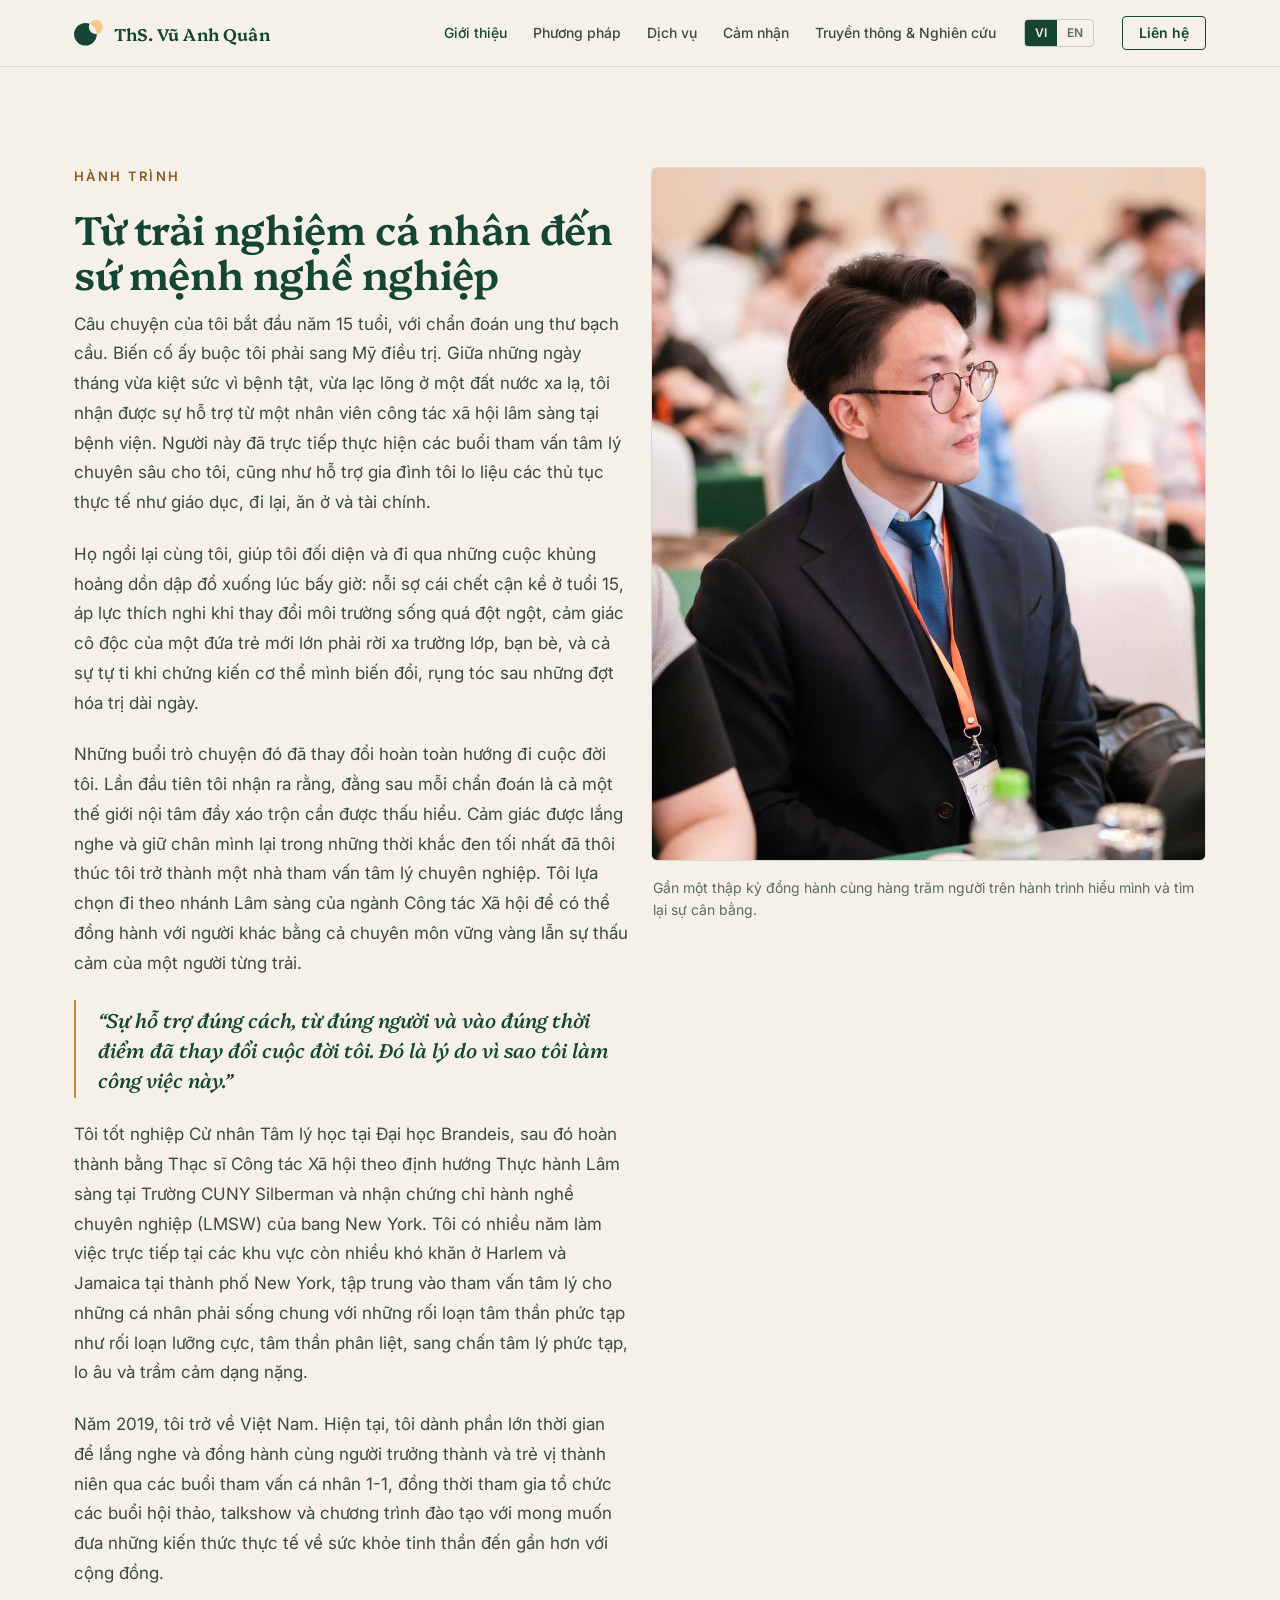
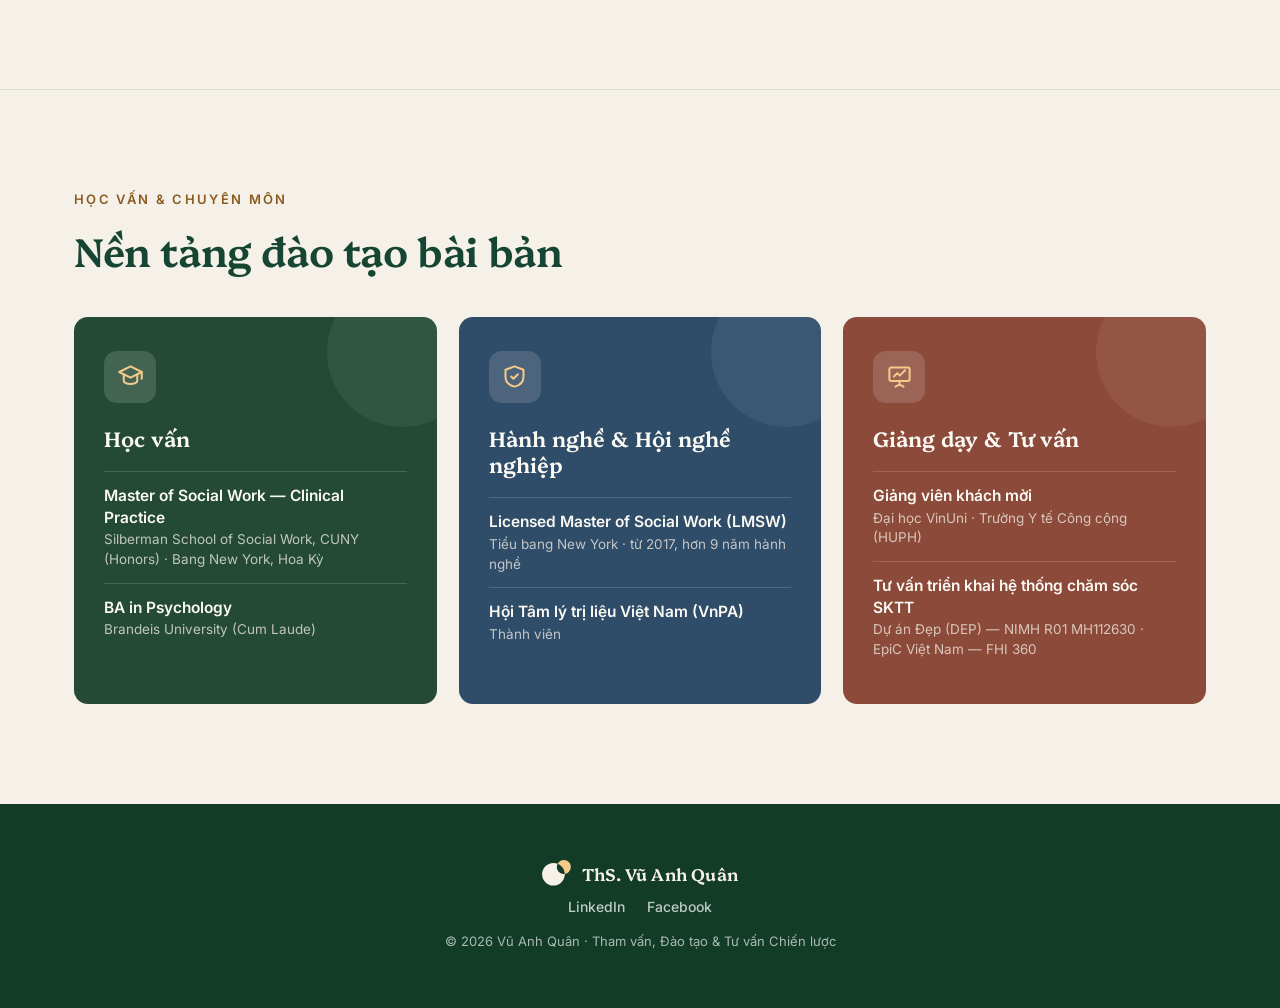
==== commit ef807fca: "Contact: replace cards with centered pill row; update footer tagline - Drop the Zalo QR code and the" ====
--- a/about.html
+++ b/about.html
@@ -90,7 +90,7 @@
     <a href="https://www.linkedin.com/in/quandennisvu/" target="_blank" rel="noopener noreferrer">LinkedIn</a>
     <a href="https://www.facebook.com/quantamly92/" target="_blank" rel="noopener noreferrer">Facebook</a>
   </div>
-  <p class="cp" data-vi="© 2026 Vũ Anh Quân · Tham vấn & Đào tạo Sức khỏe Tinh thần" data-en="© 2026 Quan Anh Vu · Mental Health Counseling & Training">© 2026 Vũ Anh Quân · Tham vấn & Đào tạo Sức khỏe Tinh thần</p>
+  <p class="cp" data-vi="© 2026 Vũ Anh Quân · Tham vấn, Đào tạo & Tư vấn Chiến lược" data-en="© 2026 Quan Anh Vu · Counseling, Training & Strategic Consulting">© 2026 Vũ Anh Quân · Tham vấn, Đào tạo & Tư vấn Chiến lược</p>
 </footer>
 </body>
 </html>
--- a/style.css
+++ b/style.css
@@ -25,6 +25,7 @@
   .h2.light{color:var(--paper)}
   .lead{font:400 17px/1.7 Inter,sans-serif;color:var(--muted);max-width:640px}
   .lead.on-deep{color:rgba(234,241,235,.72)}
+  .lead.full{max-width:none}
   .bg-alt{background:var(--paper-alt);border-top:1px solid var(--line-soft);border-bottom:1px solid var(--line-soft)}
   .bg-deep{background:var(--green-deep);color:var(--on-deep)}
   .bg-green{background:var(--green);color:var(--paper)}
@@ -114,7 +115,7 @@
   .modality{display:flex;flex-wrap:wrap;gap:8px;margin-top:14px}
   /* Approach: philosophy pillars + modalities (click-to-expand) */
   .appr-sub{font:italic 500 21px/1.32 Platypi,Georgia,serif;color:var(--gold);margin:54px 0 20px;max-width:820px}
-  .acc-grid{display:grid;gap:14px}
+  .acc-grid{display:grid;gap:14px;align-items:start}
   .acc-2col{grid-template-columns:1fr 1fr}
   .acc-4col{grid-template-columns:repeat(4,1fr);align-items:start;margin-top:16px}
   .acc-item{background:var(--card);border:1px solid var(--line);border-radius:var(--r)}
@@ -181,7 +182,7 @@
   .tcard::before{content:"\201C";position:absolute;top:12px;left:28px;font:italic 700 54px/1 Platypi,Georgia,serif;color:rgba(22,70,51,.16)}
   .tcard p{position:relative;font:italic 400 19px/1.55 Platypi,Georgia,serif;color:var(--ink-soft);margin:28px 0 18px}
   .tcard footer{font:600 13px/1.4 Inter,sans-serif;color:var(--eyebrow);letter-spacing:.02em}
-  .t-note{font:400 13.5px/1.5 Inter,sans-serif;color:var(--muted);margin:0 0 26px;max-width:640px}
+  .t-note{font:400 17px/1.7 Inter,sans-serif;color:var(--muted);margin:0 0 26px;max-width:640px}
   .story-grid{display:grid;grid-template-columns:1fr 1fr;gap:22px}
   .story-card{position:relative;background:var(--card);border:1px solid var(--line);border-radius:var(--r);padding:30px 30px 28px;display:flex;flex-direction:column}
   .story-card .who{font:600 16px/1.3 Platypi,Georgia,serif;color:var(--green)}
@@ -214,7 +215,7 @@
   .vov .out{font:600 12px/1 Inter,sans-serif;letter-spacing:.08em;color:var(--gold-hero);min-width:130px}
   .vov .ti{font:500 16px/1.45 Inter,sans-serif;color:var(--on-deep)}
   .vov .dt{font:400 13px/1 Inter,sans-serif;color:rgba(234,241,235,.55);margin-left:auto;white-space:nowrap}
-  .media-more{margin-top:28px}
+  .media-more{margin-top:28px;margin-bottom:44px}
   .media-more a{font:600 14px/1 Inter,sans-serif;color:var(--gold-hero);border:1px solid rgba(245,241,232,.28);padding:11px 20px;border-radius:4px;display:inline-block}
 
   /* CREDENTIALS + PUBLICATIONS */
@@ -243,23 +244,17 @@
   .pub-list a{color:var(--green);font-weight:600;border-bottom:1px solid rgba(22,70,51,.35)}
 
   /* CONTACT */
+  .contact{padding:68px 0}
   .contact-inner{max-width:1000px;margin:0 auto;text-align:center}
-  .contact h2{font:600 44px/1.12 Platypi,Georgia,serif;color:var(--green);letter-spacing:-.015em;margin:0 0 16px}
-  .contact .lead{margin:0 auto 48px}
-  .ccards{display:grid;grid-template-columns:1fr 1fr;gap:20px;text-align:left;align-items:start}
-  .ccard{border:1px solid var(--line);border-radius:var(--r);padding:32px;background:var(--card);display:flex;flex-direction:column}
-  .ccard .tag{font:600 12px/1 Inter,sans-serif;letter-spacing:.1em;text-transform:uppercase;color:var(--eyebrow);margin:0 0 14px}
-  .ccard h3{font:600 22px/1.3 Platypi,Georgia,serif;color:var(--green);margin:0 0 12px}
-  .ccard p{font:400 15px/1.6 Inter,sans-serif;color:var(--muted);margin:0 0 24px}
-  .ccard .grow{flex:1}
-  .btn-mail{display:inline-block;font:600 15px/1 Inter,sans-serif;background:var(--green);color:var(--paper);padding:14px 24px;border-radius:5px;transition:background .18s;align-self:flex-start}
-  .zalo-qr{margin:2px 0 20px}
-  .zalo-qr img{display:block;width:150px;height:150px;border:1px solid var(--line);border-radius:8px}
-  .zalo-qr .cap{margin-top:8px;font:400 12px/1.4 Inter,sans-serif;color:var(--muted)}
-  .privacy-note{display:flex;gap:9px;align-items:flex-start;margin-top:16px;padding-top:14px;border-top:1px solid var(--line-soft);font:400 12.5px/1.5 Inter,sans-serif;color:var(--muted)}
+  .contact h2{font:600 44px/1.12 Platypi,Georgia,serif;color:var(--paper);letter-spacing:-.015em;margin:0 0 16px}
+  .contact .lead{color:rgba(234,241,235,.72);margin:0 auto 44px}
+  .cta-row.center{justify-content:center}
+  .privacy-note{display:flex;gap:9px;align-items:flex-start;font:400 12.5px/1.5 Inter,sans-serif;color:var(--muted)}
   .privacy-note svg{width:15px;height:15px;flex:0 0 auto;margin-top:2px;stroke:var(--gold);fill:none;stroke-width:1.8;stroke-linecap:round;stroke-linejoin:round}
   .privacy-note b{color:var(--green);font-weight:600}
-  .btn-mail:hover{background:var(--green-deep)}
+  .privacy-note.center{justify-content:center;text-align:left;max-width:660px;margin:40px auto 0;
+    color:rgba(234,241,235,.55);padding-top:20px;border-top:1px solid rgba(245,241,232,.14)}
+  .privacy-note.center b{color:var(--gold-hero)}
 
   /* FOOTER */
   footer.ft{background:var(--green-deep);color:rgba(234,241,235,.7);padding:56px 24px;text-align:center}
@@ -282,7 +277,7 @@
     .stat-grid{grid-template-columns:repeat(2,1fr);gap:24px 0}
     .stat{border-bottom:1px solid rgba(245,241,232,.16)}
     .stat:nth-child(2){border-right:0}
-    .media-grid,.tgrid,.ccards,.story-grid,.advice-grid{grid-template-columns:1fr}
+    .media-grid,.tgrid,.story-grid,.advice-grid{grid-template-columns:1fr}
     .story-card.wide .reflection{max-width:none;font-size:18px}
     .cred-grid{grid-template-columns:1fr;gap:32px}
   }
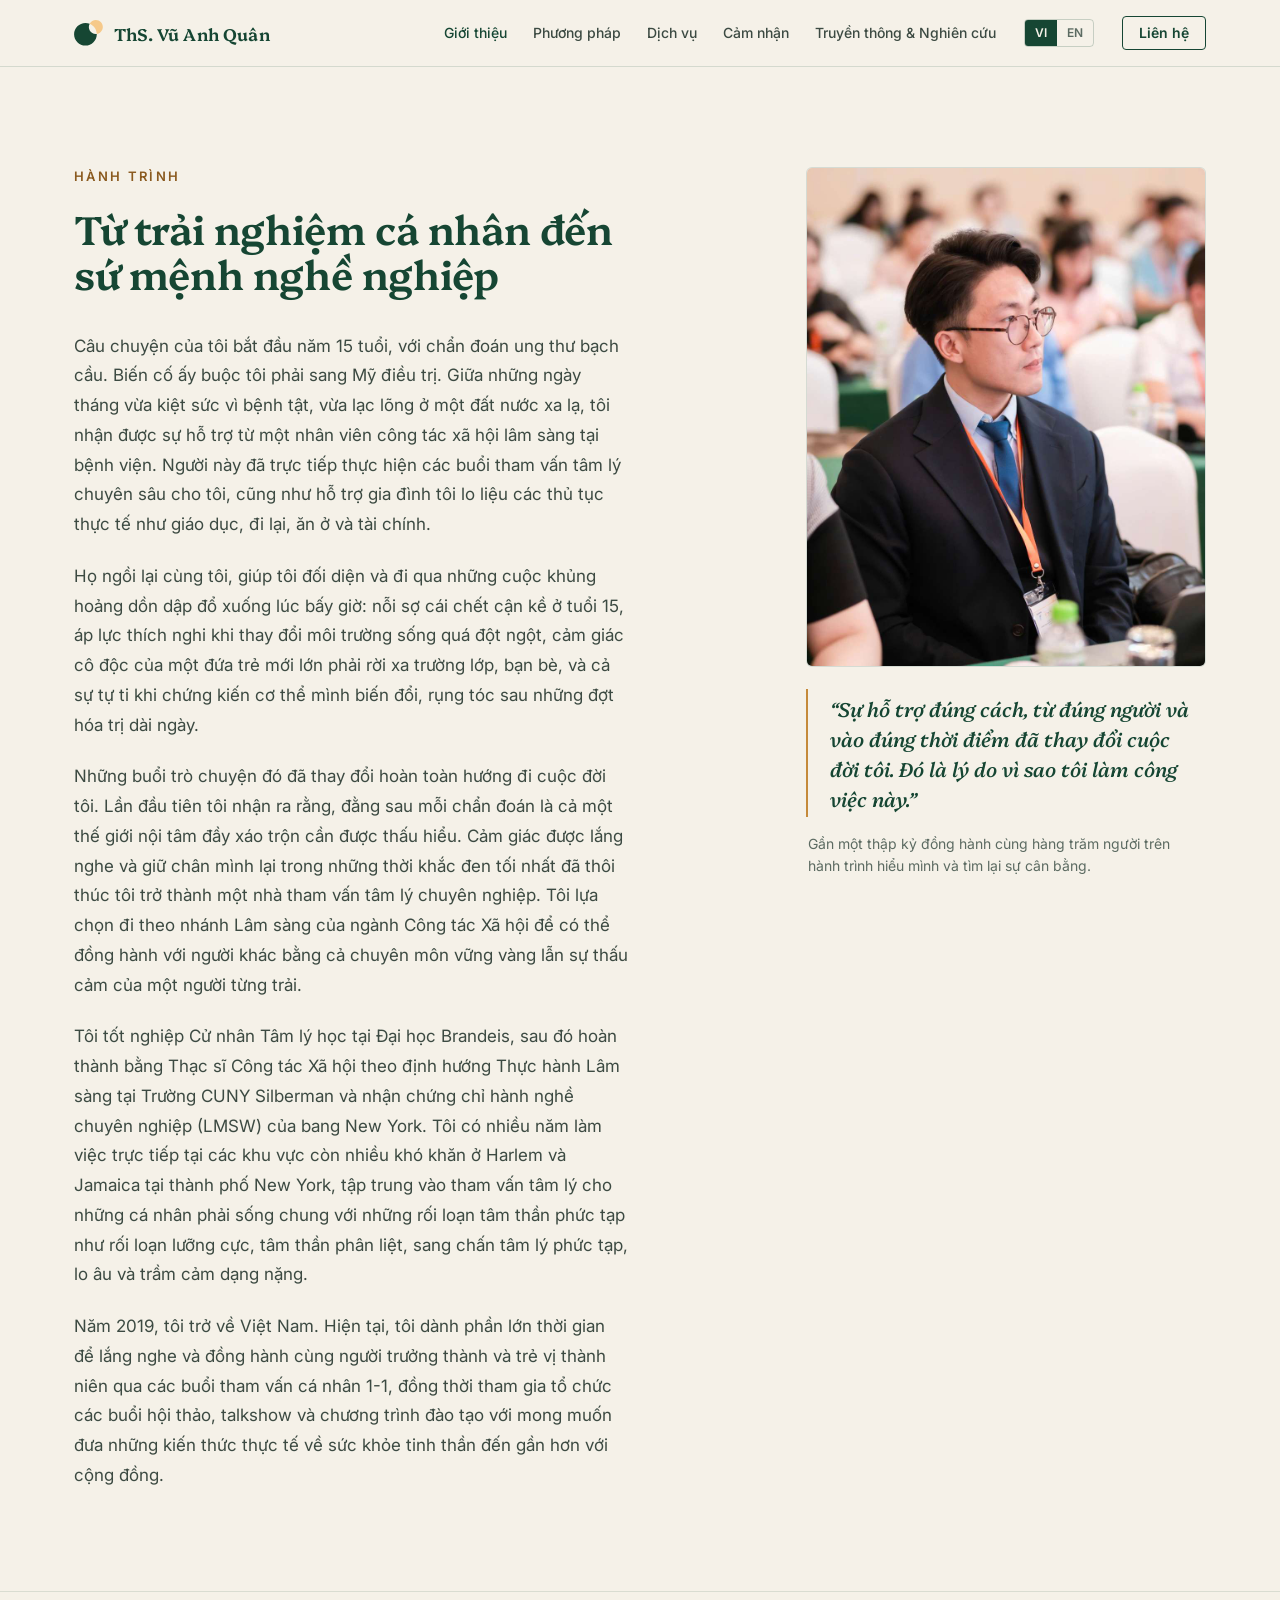
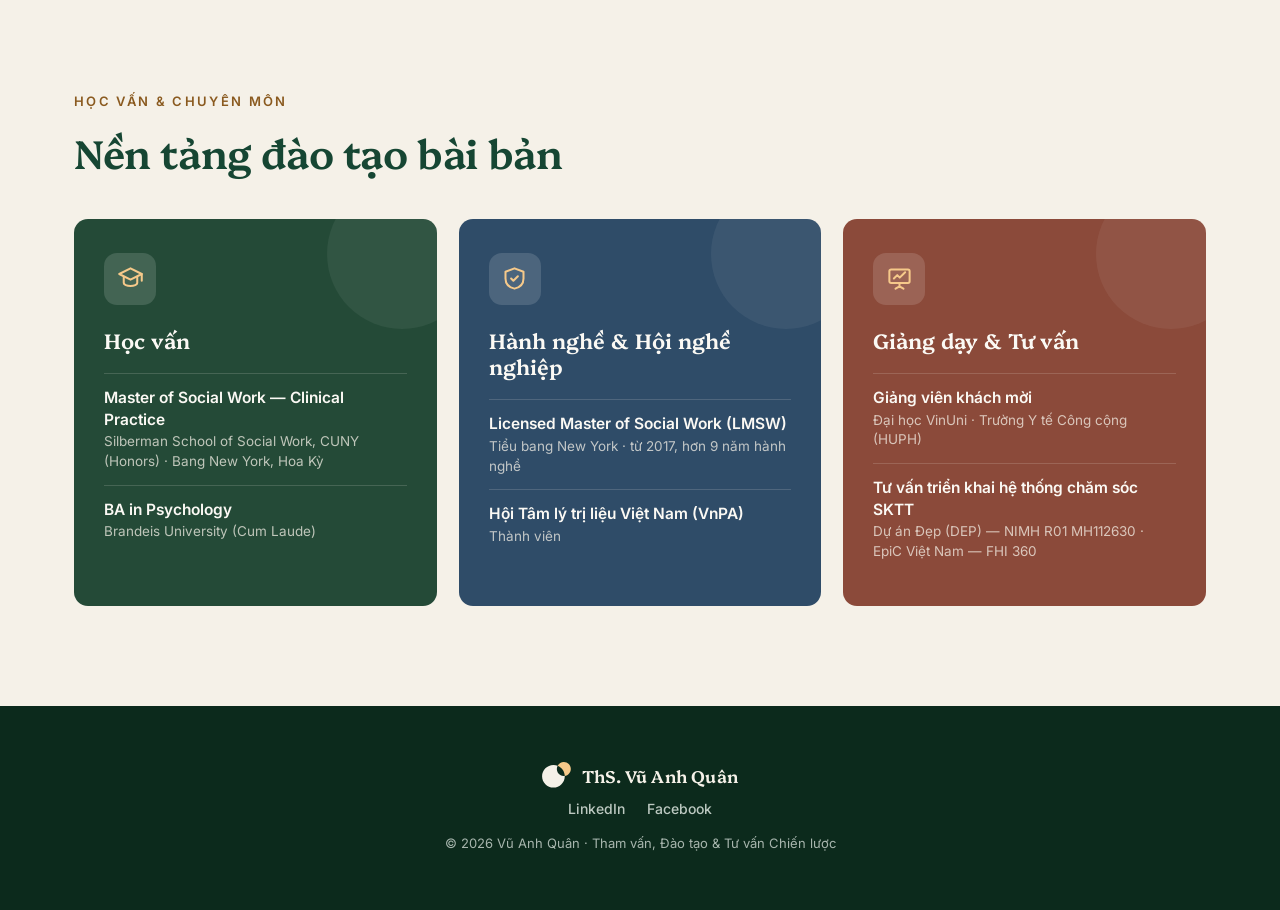
==== commit 3e07bc4a: "Story: heading before the portrait on mobile Split the text column into .story-head (eyebrow + h2) a" ====
--- a/about.html
+++ b/about.html
@@ -37,18 +37,20 @@
 
 <section class="sec story" id="story">
   <div class="story-grid wrap">
-    <div>
+    <div class="story-head">
       <p class="eyebrow" data-vi="Hành trình" data-en="The journey">Hành trình</p>
       <h2 class="h2" data-vi="Từ trải nghiệm cá nhân đến sứ mệnh nghề nghiệp" data-en="From personal experience to a professional calling">Từ trải nghiệm cá nhân đến sứ mệnh nghề nghiệp</h2>
+    </div>
+    <div class="story-body">
       <p class="body" data-vi="Câu chuyện của tôi bắt đầu năm 15 tuổi, với chẩn đoán ung thư bạch cầu. Biến cố ấy buộc tôi phải sang Mỹ điều trị. Giữa những ngày tháng vừa kiệt sức vì bệnh tật, vừa lạc lõng ở một đất nước xa lạ, tôi nhận được sự hỗ trợ từ một nhân viên công tác xã hội lâm sàng tại bệnh viện. Người này đã trực tiếp thực hiện các buổi tham vấn tâm lý chuyên sâu cho tôi, cũng như hỗ trợ gia đình tôi lo liệu các thủ tục thực tế như giáo dục, đi lại, ăn ở và tài chính." data-en="My story began with a battle with leukemia at age 15. This major life turning point required me to travel to the United States for medical treatment. Amid the physical exhaustion of illness and the absolute disorientation of being in a foreign land, I received support from a hospital social worker. This worker provided psychological counseling for me, as well as helping my family manage the logistics of education, transportation, housing and finances.">Câu chuyện của tôi bắt đầu năm 15 tuổi, với chẩn đoán ung thư bạch cầu. Biến cố ấy buộc tôi phải sang Mỹ điều trị. Giữa những ngày tháng vừa kiệt sức vì bệnh tật, vừa lạc lõng ở một đất nước xa lạ, tôi nhận được sự hỗ trợ từ một nhân viên công tác xã hội lâm sàng tại bệnh viện. Người này đã trực tiếp thực hiện các buổi tham vấn tâm lý chuyên sâu cho tôi, cũng như hỗ trợ gia đình tôi lo liệu các thủ tục thực tế như giáo dục, đi lại, ăn ở và tài chính.</p>
       <p class="body" data-vi="Họ ngồi lại cùng tôi, giúp tôi đối diện và đi qua những cuộc khủng hoảng dồn dập đổ xuống lúc bấy giờ: nỗi sợ cái chết cận kề ở tuổi 15, áp lực thích nghi khi thay đổi môi trường sống quá đột ngột, cảm giác cô độc của một đứa trẻ mới lớn phải rời xa trường lớp, bạn bè, và cả sự tự ti khi chứng kiến cơ thể mình biến đổi, rụng tóc sau những đợt hóa trị dài ngày." data-en="They sat down with me, helping me face and navigate the compounding crises that overwhelmed me at the time: the fear of death at just 15, the pressure of adapting to a sudden change of environment, the isolation of a teenager forced away from school and friends, and the deep insecurity of watching my body change, losing all my hair after long rounds of chemotherapy.">Họ ngồi lại cùng tôi, giúp tôi đối diện và đi qua những cuộc khủng hoảng dồn dập đổ xuống lúc bấy giờ: nỗi sợ cái chết cận kề ở tuổi 15, áp lực thích nghi khi thay đổi môi trường sống quá đột ngột, cảm giác cô độc của một đứa trẻ mới lớn phải rời xa trường lớp, bạn bè, và cả sự tự ti khi chứng kiến cơ thể mình biến đổi, rụng tóc sau những đợt hóa trị dài ngày.</p>
       <p class="body" data-vi="Những buổi trò chuyện đó đã thay đổi hoàn toàn hướng đi cuộc đời tôi. Lần đầu tiên tôi nhận ra rằng, đằng sau mỗi chẩn đoán là cả một thế giới nội tâm đầy xáo trộn cần được thấu hiểu. Cảm giác được lắng nghe và giữ chân mình lại trong những thời khắc đen tối nhất đã thôi thúc tôi trở thành một nhà tham vấn tâm lý chuyên nghiệp. Tôi lựa chọn đi theo nhánh Lâm sàng của ngành Công tác Xã hội để có thể đồng hành với người khác bằng cả chuyên môn vững vàng lẫn sự thấu cảm của một người từng trải." data-en="Those conversations completely changed the trajectory of my life. For the first time, I realized that behind every medical diagnosis lies a turbulent inner world in need of understanding. Feeling heard and grounded during my darkest hours inspired me to become a professional counselor. I chose the Clinical branch of Social Work so that I could walk alongside others with both rigorous professional expertise and the authentic empathy of someone who has lived through it.">Những buổi trò chuyện đó đã thay đổi hoàn toàn hướng đi cuộc đời tôi. Lần đầu tiên tôi nhận ra rằng, đằng sau mỗi chẩn đoán là cả một thế giới nội tâm đầy xáo trộn cần được thấu hiểu. Cảm giác được lắng nghe và giữ chân mình lại trong những thời khắc đen tối nhất đã thôi thúc tôi trở thành một nhà tham vấn tâm lý chuyên nghiệp. Tôi lựa chọn đi theo nhánh Lâm sàng của ngành Công tác Xã hội để có thể đồng hành với người khác bằng cả chuyên môn vững vàng lẫn sự thấu cảm của một người từng trải.</p>
-      <blockquote class="pull" data-vi="“Sự hỗ trợ đúng cách, từ đúng người và vào đúng thời điểm đã thay đổi cuộc đời tôi. Đó là lý do vì sao tôi làm công việc này.”" data-en="“The right support, from the right person, at the right time changed my life. That's why I do this work.”">“Sự hỗ trợ đúng cách, từ đúng người và vào đúng thời điểm đã thay đổi cuộc đời tôi. Đó là lý do vì sao tôi làm công việc này.”</blockquote>
       <p class="body" data-vi="Tôi tốt nghiệp Cử nhân Tâm lý học tại Đại học Brandeis, sau đó hoàn thành bằng Thạc sĩ Công tác Xã hội theo định hướng Thực hành Lâm sàng tại Trường CUNY Silberman và nhận chứng chỉ hành nghề chuyên nghiệp (LMSW) của bang New York. Tôi có nhiều năm làm việc trực tiếp tại các khu vực còn nhiều khó khăn ở Harlem và Jamaica tại thành phố New York, tập trung vào tham vấn tâm lý cho những cá nhân phải sống chung với những rối loạn tâm thần phức tạp như rối loạn lưỡng cực, tâm thần phân liệt, sang chấn tâm lý phức tạp, lo âu và trầm cảm dạng nặng." data-en="I earned my BA in Psychology from Brandeis University, followed by a Master of Social Work with a clinical focus from the CUNY Silberman School of Social Work, and became a Licensed Master Social Worker (LMSW) in New York State. I spent years working directly in high-needs communities across Harlem and Jamaica, specializing in psychological counseling for individuals living with severe mental illnesses like bipolar disorder, schizophrenia, complex trauma, severe anxiety and depression.">Tôi tốt nghiệp Cử nhân Tâm lý học tại Đại học Brandeis, sau đó hoàn thành bằng Thạc sĩ Công tác Xã hội theo định hướng Thực hành Lâm sàng tại Trường CUNY Silberman và nhận chứng chỉ hành nghề chuyên nghiệp (LMSW) của bang New York. Tôi có nhiều năm làm việc trực tiếp tại các khu vực còn nhiều khó khăn ở Harlem và Jamaica tại thành phố New York, tập trung vào tham vấn tâm lý cho những cá nhân phải sống chung với những rối loạn tâm thần phức tạp như rối loạn lưỡng cực, tâm thần phân liệt, sang chấn tâm lý phức tạp, lo âu và trầm cảm dạng nặng.</p>
       <p class="body" style="margin-bottom:0" data-vi="Năm 2019, tôi trở về Việt Nam. Hiện tại, tôi dành phần lớn thời gian để lắng nghe và đồng hành cùng người trưởng thành và trẻ vị thành niên qua các buổi tham vấn cá nhân 1-1, đồng thời tham gia tổ chức các buổi hội thảo, talkshow và chương trình đào tạo với mong muốn đưa những kiến thức thực tế về sức khỏe tinh thần đến gần hơn với cộng đồng." data-en="In 2019, I returned home to Vietnam. Today, I devote most of my time to listening to and walking alongside adults and adolescents through private 1-on-1 counseling, while also organizing workshops, talks, and training programs to bring practical mental health knowledge closer to the community.">Năm 2019, tôi trở về Việt Nam. Hiện tại, tôi dành phần lớn thời gian để lắng nghe và đồng hành cùng người trưởng thành và trẻ vị thành niên qua các buổi tham vấn cá nhân 1-1, đồng thời tham gia tổ chức các buổi hội thảo, talkshow và chương trình đào tạo với mong muốn đưa những kiến thức thực tế về sức khỏe tinh thần đến gần hơn với cộng đồng.</p>
     </div>
     <div>
       <div class="portrait"><img src="[data-uri]" alt="ThS. Vũ Anh Quân" loading="lazy" /></div>
+      <blockquote class="pull" data-vi="“Sự hỗ trợ đúng cách, từ đúng người và vào đúng thời điểm đã thay đổi cuộc đời tôi. Đó là lý do vì sao tôi làm công việc này.”" data-en="“The right support, from the right person, at the right time changed my life. That's why I do this work.”">“Sự hỗ trợ đúng cách, từ đúng người và vào đúng thời điểm đã thay đổi cuộc đời tôi. Đó là lý do vì sao tôi làm công việc này.”</blockquote>
       <p class="pcap" data-vi="Gần một thập kỷ đồng hành cùng hàng trăm người trên hành trình hiểu mình và tìm lại sự cân bằng." data-en="Nearly a decade alongside hundreds of people on the path to understanding themselves and finding balance again.">Gần một thập kỷ đồng hành cùng hàng trăm người trên hành trình hiểu mình và tìm lại sự cân bằng.</p>
     </div>
   </div>
--- a/style.css
+++ b/style.css
@@ -1,7 +1,7 @@
 
   :root{
     --paper:#F5F1E8; --paper-alt:#EDE7DA; --card:#FBF9F3;
-    --green-deep:#123B28; --green:#164633; --green-mid:#2E6A4C;
+    --green-deep:#123B28; --green:#164633; --green-mid:#2E6A4C; --green-footer:#0C2A1C;
     --ink:#1E2A24; --ink-soft:#233029; --body:#3C4A42; --muted:#5C6B62;
     --gold:#C58A3A; --eyebrow:#8A5A1F; --gold-hero:#D9A24E; --gold-accent:#F0B860;
     --peach:#F6C98A;
@@ -90,6 +90,32 @@
   .story .portrait{aspect-ratio:4/5;border:1px solid var(--line);border-radius:var(--r);overflow:hidden;background:var(--card)}
   .story .portrait img{width:100%;height:100%;object-fit:cover}
   .story .pcap{font:400 14px/1.6 Inter,sans-serif;color:var(--muted);margin:16px 2px 0}
+  /* Sticky right column so it fills the space beside the tall story text.
+     Capped at 400px: portrait 500 + quote + caption = ~711px, which needs
+     ~800px of viewport under the 88px nav offset. Below that the min-height
+     guard drops it back to static — a taller-than-viewport sticky block would
+     pin the quote and caption permanently below the fold. */
+  .story .story-grid>div:last-child{max-width:400px;margin-left:auto}
+  .story .story-grid .pull{margin:22px 0 0}
+  /* Three grid items in a two-column grid, so placement must be explicit —
+     auto-placement would drop the narrative into the right-hand column. */
+  @media(min-width:981px){
+    .story .story-head{grid-column:1;grid-row:1}
+    .story .story-body{grid-column:1;grid-row:2}
+    .story .story-grid>div:last-child{grid-column:2;grid-row:1/3}
+  }
+  @media(min-width:981px) and (min-height:800px){
+    .story .story-grid>div:last-child{position:sticky;top:88px;align-self:start}
+  }
+  @media(prefers-reduced-motion:reduce){
+    .story .story-grid>div:last-child{position:static;top:auto}
+  }
+  @media(max-width:980px){
+    /* Heading, then portrait + quote, then narrative. order defaults to 0, so
+       pushing only the body to 1 leaves head and media in DOM order ahead of it. */
+    .story .story-body{order:1}
+    .story .story-grid>div:last-child{max-width:420px;margin-left:0}
+  }
 
   /* APPROACH */
   .appr-grid{max-width:var(--maxw);margin:0 auto;display:grid;grid-template-columns:1fr 1fr;gap:64px;align-items:center}
@@ -257,7 +283,7 @@
   .privacy-note.center b{color:var(--gold-hero)}
 
   /* FOOTER */
-  footer.ft{background:var(--green-deep);color:rgba(234,241,235,.7);padding:56px 24px;text-align:center}
+  footer.ft{background:var(--green-footer);color:rgba(234,241,235,.7);padding:56px 24px;text-align:center}
   footer.ft .brand{justify-content:center;margin:0 0 14px}
   footer.ft .brand span{color:var(--paper)}
   footer.ft .fsoc{display:flex;gap:22px;justify-content:center;margin-bottom:18px;font:500 14px/1 Inter,sans-serif}
@@ -270,7 +296,7 @@
     .sec{padding:80px 0}
     .hero h1{font-size:48px}
     .story-grid,.appr-grid{grid-template-columns:1fr;gap:40px}
-    .story .portrait{order:-1;max-width:420px}
+    .story .portrait{max-width:420px}
     .cols3,.credblk{grid-template-columns:1fr 1fr}
     .pillars{grid-template-columns:repeat(2,1fr)}
     .prog-cards{grid-template-columns:1fr 1fr}
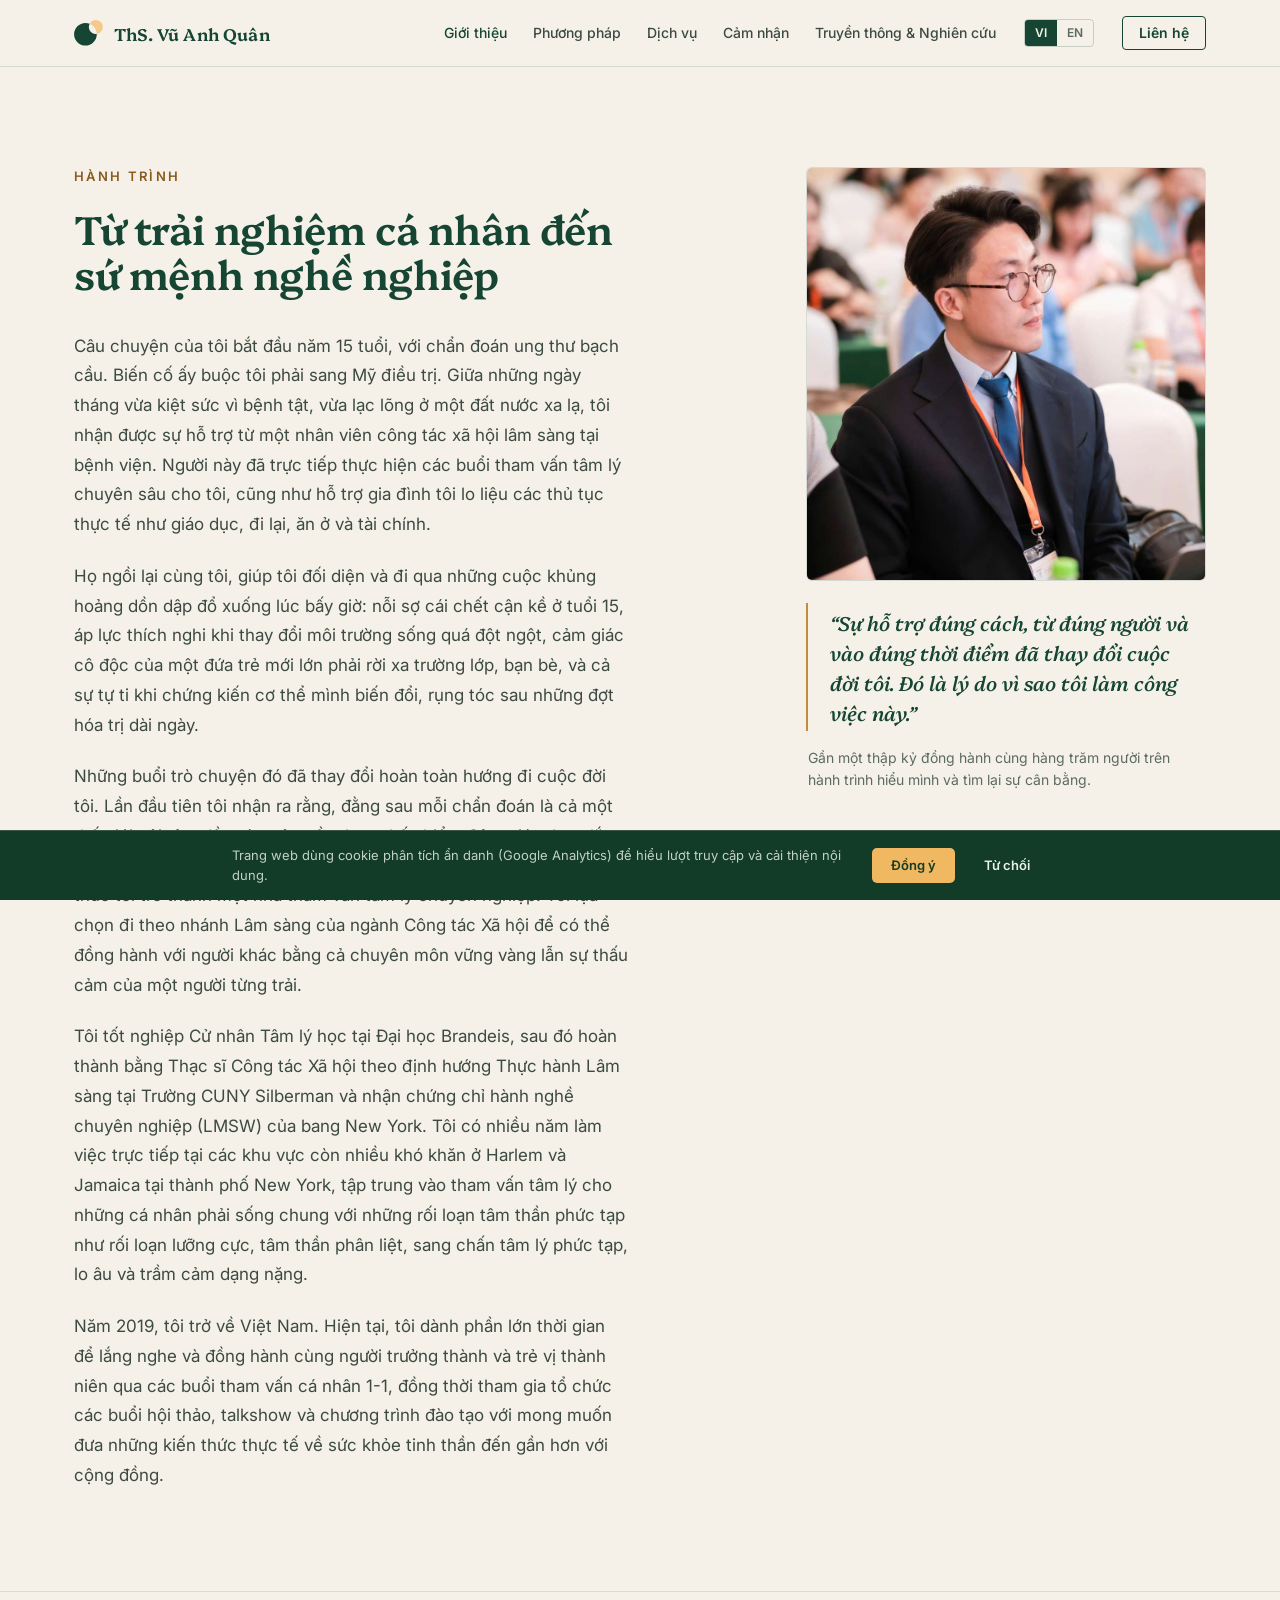
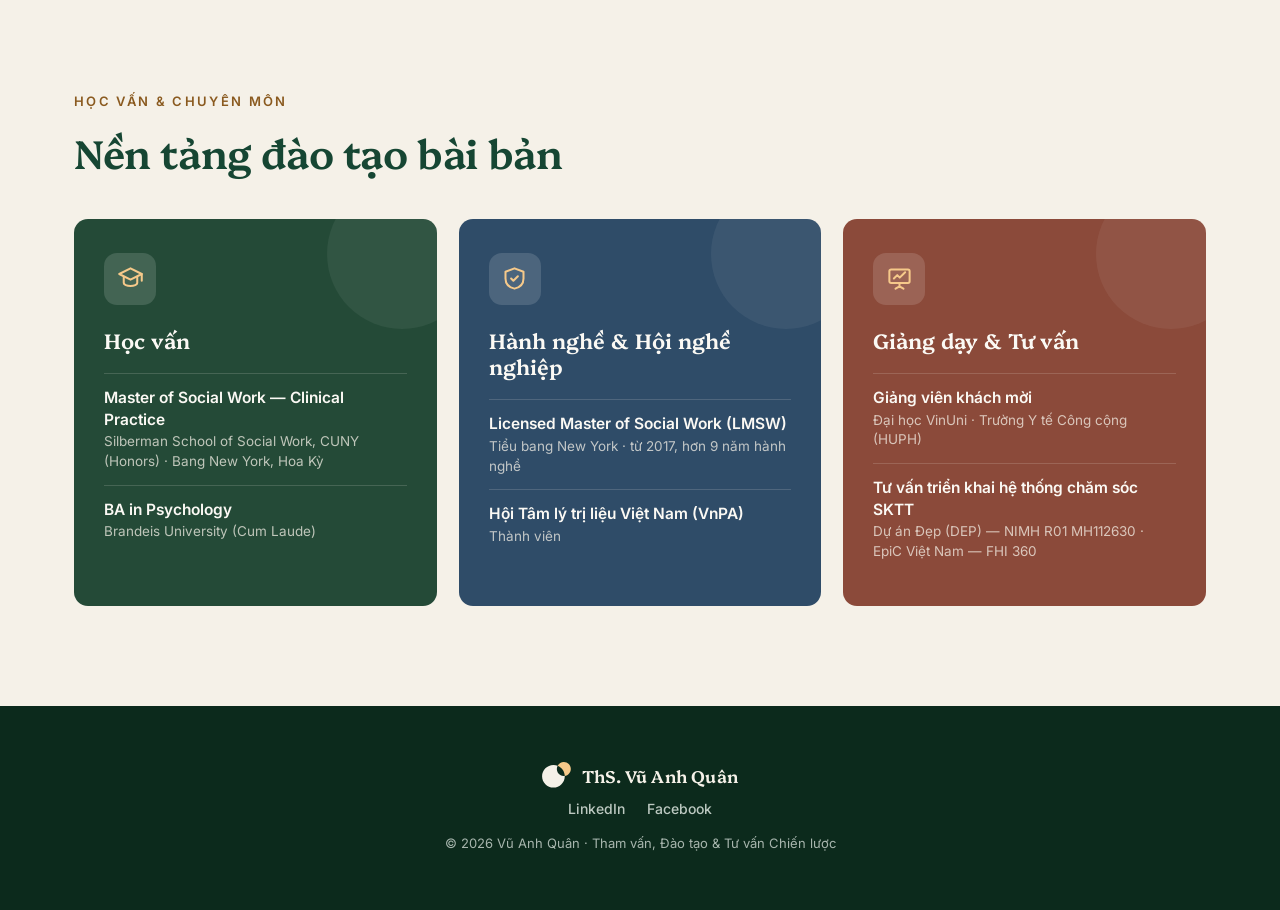
==== commit db9ba8ea: "Add GA4 (consent-gated) + per-page meta descriptions Analytics: - GA4 (G-8Q3WVCF430) loads only afte" ====
--- a/about.html
+++ b/about.html
@@ -4,7 +4,7 @@
 <meta charset="UTF-8" />
 <meta name="viewport" content="width=device-width, initial-scale=1.0" />
 <title>Giới thiệu · ThS. Vũ Anh Quân</title>
-<meta name="description" content="ThS. Vũ Anh Quân (Quan Anh Vu, MSW) — Nhà tham vấn tâm lý & chuyên gia đào tạo sức khỏe tinh thần. Tham vấn cá nhân, tư vấn triển khai chương trình, đào tạo & giảng dạy." />
+<meta name="description" content="Câu chuyện của ThS. Vũ Anh Quân — từ trải nghiệm cá nhân năm 15 tuổi đến hành trình trở thành nhà tham vấn tâm lý, Thạc sĩ Công tác Xã hội định hướng Lâm sàng." />
 <link rel="preconnect" href="https://fonts.googleapis.com" />
 <link rel="preconnect" href="https://fonts.gstatic.com" crossorigin />
 <link href="https://fonts.googleapis.com/css2?family=Cormorant+Garamond:ital,wght@0,400;0,500;0,600;1,400;1,500&family=Platypi:ital,wght@0,400;0,500;0,600;0,700;1,400;1,500;1,600;1,700&family=Inter:wght@400;500;600;700&display=swap" rel="stylesheet" />
--- a/style.css
+++ b/style.css
@@ -91,10 +91,11 @@
   .story .portrait img{width:100%;height:100%;object-fit:cover}
   .story .pcap{font:400 14px/1.6 Inter,sans-serif;color:var(--muted);margin:16px 2px 0}
   /* Sticky right column so it fills the space beside the tall story text.
-     Capped at 400px: portrait 500 + quote + caption = ~711px, which needs
-     ~800px of viewport under the 88px nav offset. Below that the min-height
-     guard drops it back to static — a taller-than-viewport sticky block would
-     pin the quote and caption permanently below the fold. */
+     The block must fit the viewport or the quote and caption pin below the
+     fold. A fixed 4/5 portrait made it 711px — taller than most laptop
+     viewports (a 1440x900 Mac gives ~760px), so sticky never engaged.
+     Sizing the portrait in vh keeps the whole block proportional to whatever
+     screen it lands on; object-fit:cover keeps the subject centred. */
   .story .story-grid>div:last-child{max-width:400px;margin-left:auto}
   .story .story-grid .pull{margin:22px 0 0}
   /* Three grid items in a two-column grid, so placement must be explicit —
@@ -104,8 +105,9 @@
     .story .story-body{grid-column:1;grid-row:2}
     .story .story-grid>div:last-child{grid-column:2;grid-row:1/3}
   }
-  @media(min-width:981px) and (min-height:800px){
+  @media(min-width:981px) and (min-height:640px){
     .story .story-grid>div:last-child{position:sticky;top:88px;align-self:start}
+    .story .story-grid .portrait{aspect-ratio:auto;height:min(46vh,460px)}
   }
   @media(prefers-reduced-motion:reduce){
     .story .story-grid>div:last-child{position:static;top:auto}
@@ -291,6 +293,21 @@
   footer.ft .fsoc a:hover{color:var(--paper)}
   footer.ft .cp{font:400 13px/1.5 Inter,sans-serif;margin:0}
 
+  /* CONSENT BANNER (analytics opt-in, injected by app.js) */
+  .consent{position:fixed;left:0;right:0;bottom:0;z-index:60;background:var(--green-deep);
+    border-top:1px solid rgba(245,241,232,.16);padding:15px 24px;
+    display:flex;gap:20px;align-items:center;justify-content:center;flex-wrap:wrap}
+  .consent-txt{font:400 13px/1.5 Inter,sans-serif;color:rgba(234,241,235,.82);max-width:620px;margin:0}
+  .consent-btns{display:flex;gap:10px;flex:0 0 auto}
+  .consent button{font:600 13px/1 Inter,sans-serif;padding:10px 18px;border-radius:5px;cursor:pointer;border:1px solid transparent}
+  .consent-accept{background:var(--gold-accent);color:var(--green-deep)}
+  .consent-decline{background:transparent;color:var(--on-deep);border-color:rgba(245,241,232,.4)}
+  @media(max-width:560px){
+    .consent{justify-content:flex-start}
+    .consent-btns{width:100%}
+    .consent button{flex:1}
+  }
+
   /* RESPONSIVE */
   @media(max-width:980px){
     .sec{padding:80px 0}
